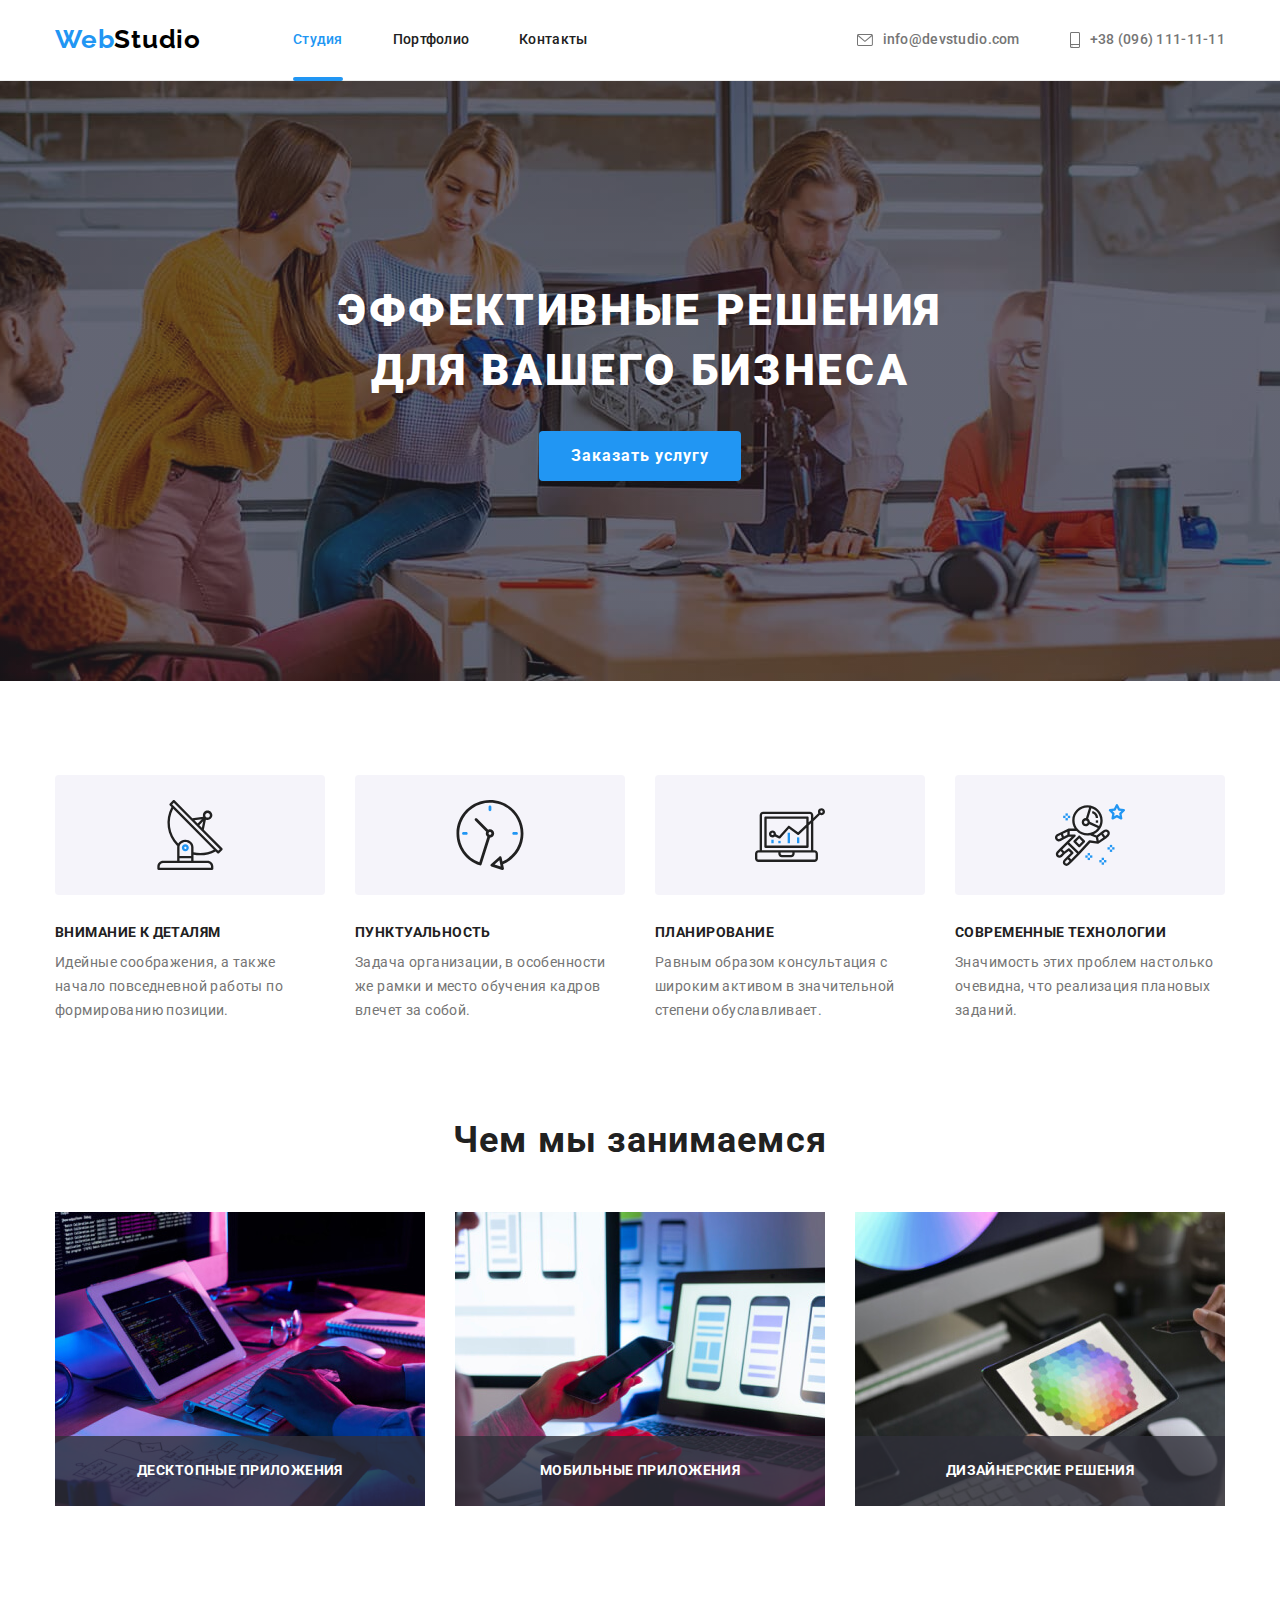
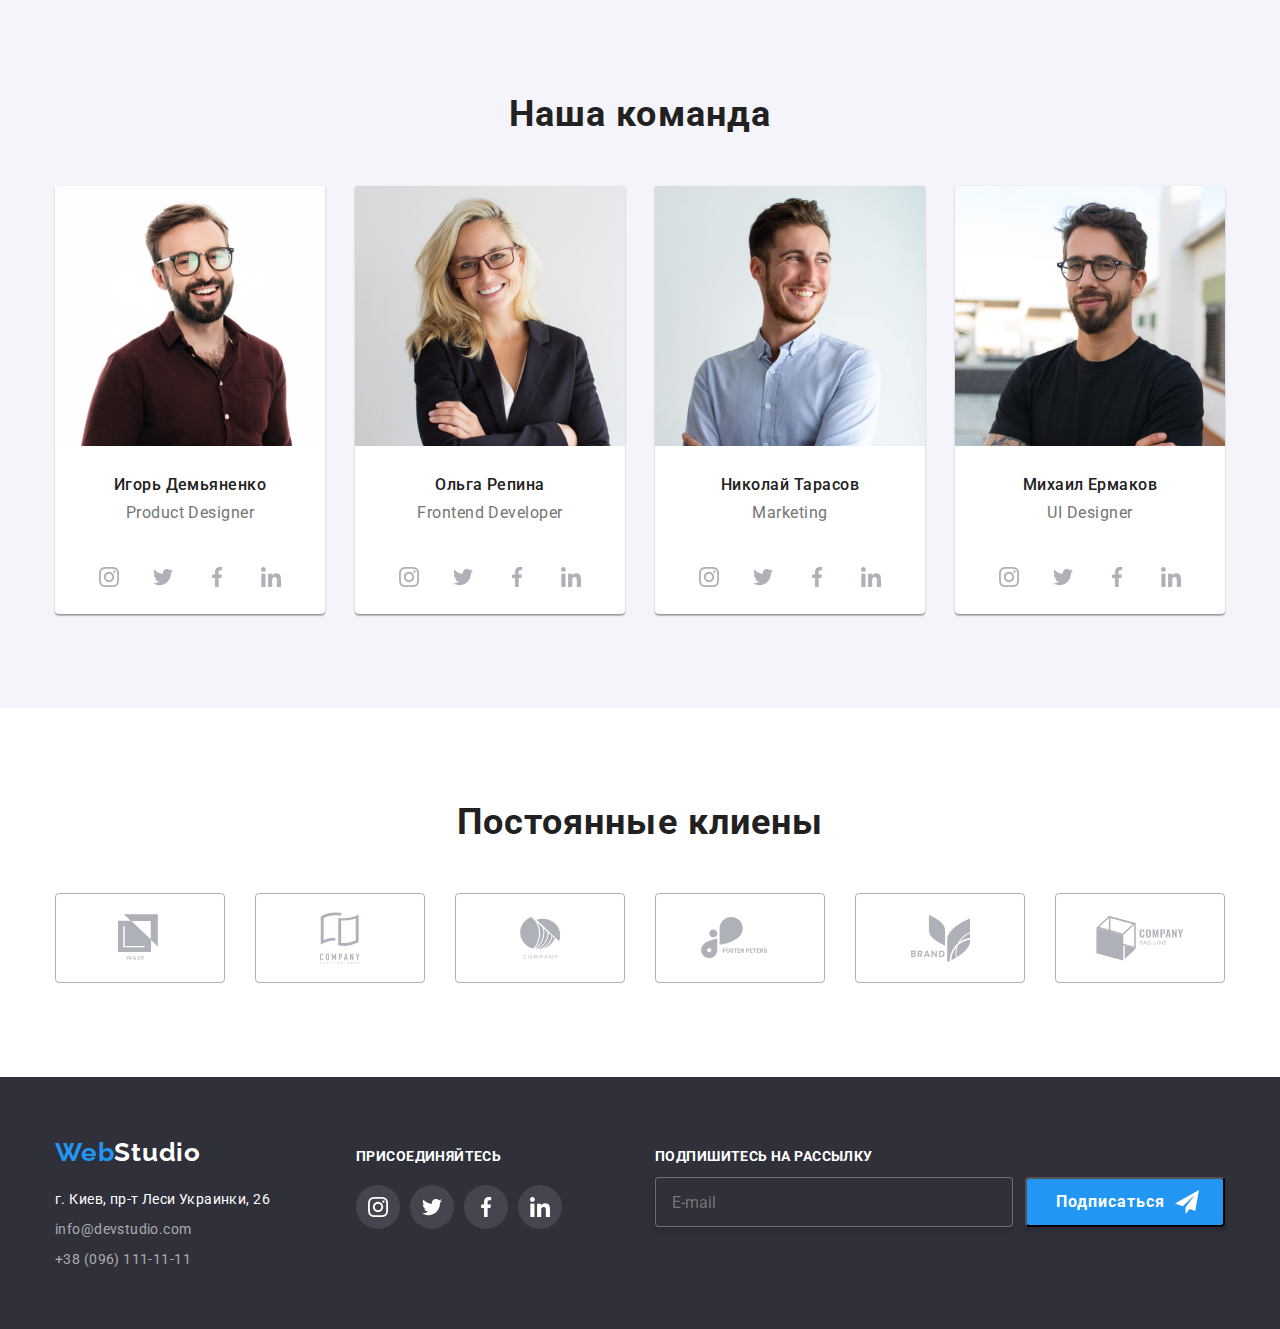
==== index.html @ 071e359e "старт" ====
<!DOCTYPE html>
<html lang="ru">

<head>
  <meta charset="UTF-8">
  <meta name="viewport" content="width=device-width, 
  initial-scale=1.0">
  <title>WebStudio</title>
  <link rel="stylesheet" 
  href="https://cdnjs.cloudflare.com/ajax/libs/modern-normalize/1.0.0/modern-normalize.min.css">
    <link rel="preconnect" 
    href="https://fonts.gstatic.com">
    <link
      href="https://fonts.googleapis.com/css2?family=Oleo+Script&family=Raleway:wght@700&family=Roboto:wght@400;500;700;900&display=swap"
      rel="stylesheet"/>
  <link 
  rel="stylesheet" 
  href="./css/common.css" 
  />
  <link rel="stylesheet" 
  href="./css/main.css"
  />
</head>

<body class="page">
  <!-- Шапка сайта -->
  <header class="page-header">

     <div class="container">  
      <nav class="nav">

        <a href="/" lang="en" class="logo link">
          <span class="logo-web">Web</span>Studio</a>
                  <!--Навигация на другие страницы-->
        <ul class="nav-list list">
          <li class="nav-list-item">
            <a href="./index.html" class="nav-link link current">
              Студия</a>
          </li>
          <li class="nav-list-item">
            <a href="./portfolio.html" class="nav-link link">
              Портфолио</a>
          </li>
          <li class="nav-list-item">
            <a href="#" class="nav-link link">
              Контакты</a>
          </li>
        </ul>
      
       </nav> 
      <!--контакты-->
      <address class="address">
        <ul class="address-list list">
          <li class="address-list-item">
            <!-- Ссылка на адрес электронной почты  -->
            <a href="mailto:info@devstudio.com" 
            class="link-mail">
            <svg class="icon-mail">
              <use 
              href="./images/sprite.svg#icon-mail">
              </use>
            </svg>
              info@devstudio.com</a>
          </li>
          <li class="address-list-item">
            <!-- Ссылка на телефонный номер -->
            <a href="tel:+380961111111" 
            class="link-tel">
            <svg class="icon-tel">
              <use 
              href="./images/sprite.svg#icon-smartphone">
              </use>
            </svg>
              +38 (096) 111-11-11</a>
          </li>
        </ul>
      </address>
     </div> 
    
  </header> 

  <main class="main">
    <!--герой-->
    <section class="hero section">

        <div class="container hero-bunner">

          <h1 class="visually-hidden">Студия создания сайтов WebStudio </h1>
          <p class="hero-title">Эффективные решения для вашего бизнеса</p>
          <button type="button" 
          class="hero-btn" data-modal-open>
            Заказать услугу</button>

        </div>
     
    </section>

    <!--приемущества и особенности-->
    <section class="skill section">
      <!--  заголовок особенности будет скрыт -->
      
      <div class="container">
        <h2 class="visually-hidden">особенности</h2>
          <ul class="skill-list list">
            <li class="skill-item icon-antenna">
              <h3 class="section-title">Внимание к деталям</h3>
              <p class="text">
                Идейные соображения,
                а также начало повседневной
                работы по формированию позиции.
              </p>
            </li>
            <li class="skill-item icon-clock">
              <h3 class="section-title">Пунктуальность</h3>
              <p class="text">
                Задача организации,
                в особенности же рамки и место
                обучения кадров влечет за собой.
              </p>
            </li>
            <li class="skill-item icon-diagram">
              <h3 class="section-title">Планирование</h3>
              <p class="text">
                Равным образом консультация
                с широким активом в значительной
                степени обуславливает.
              </p>
            </li>
            <li class="skill-item icon-astronaut">
              <h3 class="section-title">Современные технологии</h3>
              <p class="text">
                Значимость этих проблем
                настолько очевидна, что
                реализация плановых заданий.
              </p>
            </li>
          </ul>
      </div>
      
    </section>

    <!--Примеры работ-->
    <section class="work section">
      <div class="container sect">
        <h2 class="section-title-about">Чем мы занимаемся</h2>
        <ul class="work-list list">
            <li class="work-img">
              
              <img src="./images/box1.jpg" 
              alt="работа с кодом руки на клавиатуре" 
              width="370" 
              height="294">
              
              <div class="workart">
                   <p class="work-info">Десктопные приложения</p>
              </div>
            </li>
            <li class="work-img">
              
              <img src="./images/box2.jpg" 
              alt="оптимизация для телефонов телефон в руке" 
              width="370" 
              height="294">
              
              <div class="workart">
                   <p class="work-info">Мобильные приложения</p>
              </div>
            </li>
            <li class="work-img">
              
              <img src="./images/box3.jpg" 
              alt="работа с визуалом планшет с гаммой цветов" 
              width="370" 
              height="294">
              
              <div class="workart">
                   <p class="work-info">Дизайнерские решения</p>
              </div>
            </li>
        </ul>
      </div>

    </section>

           <!-- команда team-->
    <section class="section section-team">
      <div class="container team">
      <h2 class="section-title-team">Наша команда</h2>
      <ul class="work-list-team list">
      
        <li class="work-team">
          <img src="./images/card1.jpg" 
          alt="участник1" width="270" height="260">
          <div class="work-list-content">
            <p class="team-name">
              Игорь Демьяненко</p>
            <p class="team-position" lang="en">Product Designer</p>
          </div>
             <ul class="social-list list">
               <li class="social-list-item">
                 <a class="social-list-link" href="">
                   <svg class="social-list-icon">
                     <use href="./images/sprite.svg#icon-instagram">
                     </use>
                   </svg>
                </a>
              </li>
               <li class="social-list-item">
                 <a class="social-list-link" href="">
                   <svg class="social-list-icon">
                     <use href="./images/sprite.svg#icon-twitter">
                     </use>
                   </svg>
                </a>
              </li>
               <li class="social-list-item">
                 <a class="social-list-link" href="">
                   <svg class="social-list-icon">
                     <use href="./images/sprite.svg#icon-facebook">
                     </use>
                   </svg>
                 </a>
                </li>
               <li class="social-list-item">
                 <a class="social-list-link" href="">
                   <svg class="social-list-icon">
                     <use href="./images/sprite.svg#icon-linkedin">
                     </use>
                   </svg>
                </a>
              </li>
             </ul>
        </li>
        <li class="work-team">
          <img src="./images/card2.jpg" 
          alt="участник2" width="270" height="260">
          <div class="work-list-content">
            <p class="team-name">
              Ольга Репина</p>
            <p class="team-position" lang="en">Frontend Developer</p>
          </div>
             <ul class="social-list list">
               <li class="social-list-item">
                 <a class="social-list-link" href="">
                   <svg class="social-list-icon">
                     <use href="./images/sprite.svg#icon-instagram">
                     </use>
                   </svg>
                </a>
              </li>
               <li class="social-list-item">
                 <a class="social-list-link" href="">
                   <svg class="social-list-icon">
                     <use href="./images/sprite.svg#icon-twitter">
                     </use>
                   </svg>
                </a>
              </li>
               <li class="social-list-item">
                 <a class="social-list-link" href="">
                   <svg class="social-list-icon">
                     <use href="./images/sprite.svg#icon-facebook">
                     </use>
                   </svg>
                 </a>
                </li>
               <li class="social-list-item">
                 <a class="social-list-link" href="">
                   <svg class="social-list-icon">
                     <use href="./images/sprite.svg#icon-linkedin">
                     </use>
                   </svg>
                </a>
              </li>
             </ul>
        </li>
        <li class="work-team">
          <img src="./images/card3.jpg" 
          alt="участник3" width="270" height="260">
          <div class="work-list-content">
            <p class="team-name">
              Николай Тарасов</p>
            <p class="team-position" lang="en">Marketing</p>
          </div>
             <ul class="social-list list">
               <li class="social-list-item">
                 <a class="social-list-link" href="">
                   <svg class="social-list-icon">
                     <use href="./images/sprite.svg#icon-instagram">
                     </use>
                   </svg>
                </a>
              </li>
               <li class="social-list-item">
                 <a class="social-list-link" href="">
                   <svg class="social-list-icon">
                     <use href="./images/sprite.svg#icon-twitter">
                     </use>
                   </svg>
                </a>
              </li>
               <li class="social-list-item">
                 <a class="social-list-link" href="">
                   <svg class="social-list-icon">
                     <use href="./images/sprite.svg#icon-facebook">
                     </use>
                   </svg>
                 </a>
                </li>
               <li class="social-list-item">
                 <a class="social-list-link" href="">
                   <svg class="social-list-icon">
                     <use href="./images/sprite.svg#icon-linkedin">
                     </use>
                   </svg>
                </a>
              </li>
             </ul>
        </li>
        <li class="work-team">
          <img src="./images/card4.jpg" 
          alt="участник4" width="270" height="260">
          <div class="work-list-content">
            <p class="team-name">
              Михаил Ермаков</p>
            <p class="team-position" lang="en">UI Designer</p>
          </div>
             <ul class="social-list list">
               <li class="social-list-item">
                 <a class="social-list-link" href="">
                   <svg class="social-list-icon">
                     <use href="./images/sprite.svg#icon-instagram">
                     </use>
                   </svg>
                </a>
              </li>
               <li class="social-list-item">
                 <a class="social-list-link" href="">
                   <svg class="social-list-icon">
                     <use href="./images/sprite.svg#icon-twitter">
                     </use>
                   </svg>
                </a>
              </li>
               <li class="social-list-item">
                 <a class="social-list-link" href="">
                   <svg class="social-list-icon">
                     <use href="./images/sprite.svg#icon-facebook">
                     </use>
                   </svg>
                 </a>
                </li>
               <li class="social-list-item">
                 <a class="social-list-link" href="">
                   <svg class="social-list-icon">
                     <use href="./images/sprite.svg#icon-linkedin">
                     </use>
                   </svg>
                </a>
              </li>
             </ul>
        </li>

      </ul>
      </div>

    </section>
    <section class="regular section">
      <div class="container regul">
        <h3 class="regular-title">Постоянные клиены</h3>
        <ul class="regular-list list">
          <li class="regular-list-item">
            <a class="regular-list-link" href="">
              <svg width="44px" height="49px" 
              class="regular-icon">
                <use href="./images/sprite.svg#icon-logoyaco"></use>
              </svg></a>
          </li>
          <li class="regular-list-item">
            <a class="regular-list-link" href="">
              <svg width="40px" height="52px" 
              class="regular-icon">
                <use href="./images/sprite.svg#icon-logocompanytegline"></use>
              </svg></a>
          </li>
          <li class="regular-list-item">
            <a class="regular-list-link" href="">
              <svg width="41px" height="42px" class="regular-icon">
                <use href="./images/sprite.svg#icon-logocompany"></use>
              </svg></a>
          </li>
          <li class="regular-list-item">
            <a class="regular-list-link" href="">
              <svg width="79px" height="42px" 
              class="regular-icon">
                <use href="./images/sprite.svg#icon-logofoster"></use>
              </svg></a>
          </li>
          <li class="regular-list-item">
            <a class="regular-list-link" href="">
              <svg width="59px" height="47px" 
              class="regular-icon">
                <use href="./images/sprite.svg#icon-logobrand"></use>
              </svg></a>
          </li>
          <li class="regular-list-item">
            <a class="regular-list-link" href="">
              <svg width="88px" height="45px" 
              class="regular-icon">
                <use href="./images/sprite.svg#icon-logobox"></use>
              </svg></a>
          </li>
        </ul>
      </div>
    </section>
  </main>

<!-- Футер -->
  <footer class="footer">
      
    <div class="container footcontainer">
          <!-- футер лого  -->
          <div class="footlogaddress">
             <a href="./index.html" lang="en" 
               class="footer-logo link">
               <span class="logo-web">Web</span>Studio
             </a>
              <!-- <div class="foot-nav"> -->
                 <address class="footer-address">
                    <ul class="footer-address-list list">

              <li class="footer-address-list-item-add">
                <!-- Ссылка на адрес в гугл картах  -->
                <a href="https://goo.gl/maps/7p2n6qCXevgdCQAM8" 
                class="link-address">
                  г. Киев, пр-т Леси Украинки, 26
                </a>
              </li>
        
              <li class="footer-address-list-item">
                <!-- Ссылка на адрес электронной почты  -->
                <a href="mailto:info@devstudio.com" 
                class="foot-link-mail">
                  info@devstudio.com
                </a>
              </li>

              <li class="footeraddress-list-item">
                <!-- Ссылка на телефонный номер -->
                <a href="tel:+380961111111" 
                class="foot-link-tel">
                  +38 (096) 111-11-11
                </a>
              </li>
                    </ul>
                 </address>
               <!-- </div> -->
          </div>
           <!--======= Ссылки в социальныж сетях ======== -->

          <div class="footsocial">
          <h3 class="footsocial-title">ПРИСОЕДИНЯЙТЕСЬ
          </h3>
          <ul class="footsocial-list list">
            <li class="footsocial-item">
              <a class="footsocial-link" href=" ">
                <svg class="footsocial-icon">
                  <use href="./images/sprite.svg#icon-instagram">  
                  </use>
                </svg>
              </a>
            </li>
            <li class="footsocial-item">
              <a class="footsocial-link" href=" ">
                <svg class="footsocial-icon">
                  <use href="./images/sprite.svg#icon-twitter">  
                  </use>
                </svg>
              </a>
            </li>
            <li class="footsocial-item">
              <a class="footsocial-link" href=" ">
                <svg class="footsocial-icon">
                  <use href="./images/sprite.svg#icon-facebook">  
                  </use>
                </svg>
              </a>
            </li>
            <li class="footsocial-item">
              <a class="footsocial-link" href=" ">
                <svg class="footsocial-icon">
                  <use href="./images/sprite.svg#icon-linkedin">         
                  </use>
                </svg>
              </a>
             </li>
            </ul>
          </div>
          <!-- ========== Подписка ======== -->
          <div class="footer-box">
             <form class="footer-form">
               <p class="footer-form-paragraph">
                 подпишитесь на рассылку
               </p>
               <div class="footer-field">
                <input type="email" name="email" 
                id="email" class="input" placeholder="E-mail">
                 <button type="submit" class="footer-form-btn">
                  <span>Подписаться</span>
                  <svg class="icon-send">
                    <use href="./images/sprite.svg#icon-icon-send">
                    </use>
                  </svg>
                </button> 
               </div>
                    
             </form>
          </div>
    </div>
  </footer>
    <!-- =========== BACKDROP ========= -->
    <div class="backdrop is-hidden" data-modal>
      <div class="modal">
        <button type="button" 
        class="modal-close-btn" data-modal-close>
            <svg class="icon-close-btn">
            <use href="./images/sprite.svg#icon-close">
            </use>
          </svg>
        </button>
        <!-- ============ Формы =========== -->
        <form action="#" class="modal-form">
          <p class="modal-text">
            Оставьте свои данные, мы вам перезвоним
          </p>
          <lable class="form-field">
            Имя
            <span class="form-wraper">
              <input class="form-input" type="text" 
               name ="name">
               <svg class="form-icon" width="18" height="18">
                  <use href="./images/sprite.svg#icon-person"></use>
               </svg>
            </span>
          </lable>
          <lable class="form-field">
            Телефон
            <span class="form-wraper">
              <input class="form-input" type="tel"
                name ="telephon">
                <svg class="form-icon" width="18" height="18">
                  <use href="./images/sprite.svg#icon-phone"></use>
                </svg> 
            </span>
          </lable>
          <lable class="form-field">
            Почта 
            <span class="form-wraper">
                <input class="form-input" type="email" name="mail">
                <svg class="form-icon" width="18" height="18">
                  <use href="./images/sprite.svg#icon-email"></use>
                </svg> 
            </span>
          </lable>
          <lable class="form-field textarea">
                Коментарий
                <textarea class="comment" 
                name="comment" 
                placeholder="Введите текст"></textarea>
          </lable>
          <input class="form-policy visually-hidden" type="checkbox" 
                 name="check-policy" value="accept" 
                 id="checkbox">
          <label class="checkbox-accept" 
                 for="checkbox">
              Соглашаюсь с рассылкой и принимаю&nbsp;
              <a class="contract-link" href="#">
                 Условия договора
              </a>
          </label>
          <button class="modal-form-btn" 
              type="submit">Отправить
          </button>
        </form>
      </div>
    </div>
    <script src="./js/modal.js"></script>
 </body>
</html>
---- css/common.css ----
:root {
  /*цвет основного текста #757575*/
  --primary-text-color: #757575;
  /* вторичный цвет  #212121 */
  --title-text-color: #212121;
  /* акцент #2196F3*/
  --accent-color: #2196f3;
  /* ==== белый цвет ======= */
  --primary-white-color: #ffffff;

  --main-font: 'Roboto', sans-serif;

  --secondary-font: 'Raleway', 'Oleo Script', sans-serif;
}
/* ============ body ========== */
body {
  background-color: var(--primary-white-color);
  color: var(--primary-text-color);
  font-family: var(--main-font);
}
/* *,
      ::after,
      ::before {margin: 0; padding: 0;}
       */
/* ul {
  list-style: none;
  text-decoration: none;
}
a {
  text-decoration: none;
  list-style: none;
} */
.list {
  list-style: none;
}
.link {
  text-decoration: none;
}

h1,
h2,
h3,
h4,
h5,
h6 {
  margin: 0;
}

ul,
ol {
  margin: 0;
  padding: 0;
}

p {
  margin: 0;
}
img {
  display: block;
}

.container {
  width: 1200px;
  /* padding: 0 15px; */
  padding-left: 15px;
  padding-right: 15px;
  margin: 0 auto;
  /* outline: 1px solid; */
  /* padding-bottom: 94px; */
}
.section {
  /* outline: 1px solid; */
  /* margin-bottom: 94px; */
  /* padding-top: 94px; */
  /* padding-bottom: 94px; */
}
.portfolio {
  padding-top: 94px;
  padding-bottom: 94px;
  /* border-left: 0px;
  border-right: 0px;
  border-top: 1px solid #ececec; */
}
/* ================ Heder ==================== */
.page-header .container {
  display: flex;
  align-items: center;
}

.page-header {
  border-bottom: 1px solid #ececec;
}

/* width: 1222px; 
    min-height: 105px;
    margin: 0 auto; */

.page-header .logo {
  margin-right: 93px;
}
.nav {
  display: flex;
  align-items: center;
  /* justify-content: space-between; */
}

.logo {
  display: block;
  width: 145px;
  padding-top: 24px;
  border: 0px;
  padding-bottom: 25px;
}
/* display: flex; */
.nav-list {
  display: flex;
  border: 0px;
  padding-top: 32px;
  padding-bottom: 32px;
  /* margin-left: 93px; */
}
.nav-list-item:not(:last-child) {
  margin-right: 50px;
}
.page-header .address {
  /* display: flex;*/
  margin-left: auto;
}

.address-list {
  display: flex;

  border: 0px;
  padding-top: 32px;
  padding-bottom: 32px;
  transition: color 250ms cubic-bezier(0.4, 0, 0.2, 1);
}
.address-list-item:not(:last-child) {
  margin-right: 50px;
}
/* =========logo========== */

.logo {
  font-family: var(--secondary-font);
  font-style: normal;
  font-weight: 700;
  font-size: 26px;
  line-height: 1.19;
  letter-spacing: 0.03em;
  color: #000000;
}
.logo-web {
  font-family: var(--secondary-font);
  font-style: normal;
  font-weight: 700;
  font-size: 26px;
  line-height: 1.19;
  letter-spacing: 0.03em;
  color: var(--accent-color);
}
/* =========logo end ========== */

/* ============ site-nav ============ */
.nav-list .link {
  display: block;
  font-weight: 500;
  font-size: 14px;
  line-height: 1.14;
  letter-spacing: 0.02em;
  color: var(--title-text-color);
  text-decoration: none;
  transition: color 250ms cubic-bezier(0.4, 0, 0.2, 1);
}

.nav-list .link:hover,
.nav-list .link:focus,
.nav-list .link:active,
.nav-list .link.current {
  color: var(--accent-color);
  /* transition: 250ms cubic-bezier(0.4, 0, 0.2, 1); */
}

.nav-list .link.current {
  position: relative;
  color: var(--accent-color);
}

.nav-list .link.current:before {
  opacity: 1;
}
/* ====== полоса под навигацией ======= */
.nav-list .link::before {
  content: '';
  display: inline-block;
  align-items: center;
  position: absolute;
  opacity: 0;
  left: 0px;
  bottom: -33px;
  width: 100%;
  height: 4px;
  background-color: var(--accent-color);
  border-radius: 2px;
}
/* ====== полоса под навигацией с анимацией при ховер ======= */
.nav-link {
  position: relative;

  display: block;
  /* padding: ; */
  color: currentColor;
  transition: color 250ms cubic-bezier(0.4, 0, 0.2, 1);
}

.nav-link::after {
  content: '';

  position: absolute;

  left: 0;
  bottom: -33px;
  display: block;
  width: 100%;
  height: 4px;
  border-radius: 2px;
  background-color: var(--accent-color);

  /* display: none; */
  /* opacity: 0; */
  transform: scale(0, 0);
  transition: transform 250ms cubic-bezier(0.4, 0, 0.2, 1);
}

.nav-link:hover::after,
.nav-link:focus:after {
  /* display: block; */
  /* opacity: 1; */
  /* width: 100%; */
  transform: scale(1, 1);
}

.link-mail {
  display: flex;
  font-style: normal;
  font-weight: 500;
  font-size: 14px;
  line-height: 1.14;
  letter-spacing: 0.02em;
  color: var(--primary-text-color); /*цвет основного текста #757575*/
  text-decoration: none;
  align-items: center;
  transition: color 250ms cubic-bezier(0.4, 0, 0.2, 1);
}

.icon-mail {
  display: block;
  width: 16px;
  height: 12px;
  fill: #757575;
  margin-right: 10px;
  transition: fill 250ms cubic-bezier(0.4, 0, 0.2, 1);
}

.link-tel {
  display: flex;
  font-style: normal;
  font-weight: 500;
  font-size: 14px;
  line-height: 1.14;
  letter-spacing: 0.02em;
  color: var(--primary-text-color); /*цвет основного текста #757575*/
  text-decoration: none;
  align-items: center;
  transition: color 250ms cubic-bezier(0.4, 0, 0.2, 1);
}

.icon-tel {
  display: block;
  width: 10px;
  height: 16px;
  margin-right: 10px;
  fill: #757575;
  transition: fill 250ms cubic-bezier(0.4, 0, 0.2, 1);
}
.address-list .link-mail:hover,
.address-list .link-mail:focus {
  color: var(--accent-color);
}

.address-list .link-tel:hover,
.address-list .link-tel:focus {
  color: var(--accent-color);
}

.icon-mail,
.icon-tel {
  fill: currentColor;
}

/* .address-list .icon-tell:focus,
.address-list .icon-tell:hover {
  fill: var(--accent-color);
}
.address-list .icon-mail:hover,
.address-list .icon-mail:focus {
  fill: var(--accent-color);
} */
/* .link-mail,
.link-tel:hover,
.link-mail,
.link-tel:focus {
  fill: var(--accent-color);
} */
.address-list .address-list-item {
  display: flex;
  align-items: center;
}

/* .link-mail,
.link-tel:hover,
.link-mail,
.link-tel :focus {
  color: var(--accent-color);
} */
/* .nav-list .link.current {
  color: var(--accent-color);
} */
/* ============ site-nav end ============ */

/* ================ Heder end ==================== */

/* =========== hero ============== */
/* перенесены в файл "main" этой же папки  */
/* =========== hero end ============== */
.visually-hidden {
  position: absolute;
  width: 1px;
  height: 1px;
  margin: -1px;
  border: 0;
  padding: 0;

  white-space: nowrap;
  clip-path: imset(100%);
  clip: rect(0 0 0 0);
}
/*== приемущества и особенности skill =====*/
/* перенесены в файл "main" этой же папки  */
/* ============ end sill =========== */

/* =====--Примеры работ--====== */
/* перенесены в файл "main" этой же папки  */
/* =====--Примеры работ end--====== */

/* ========== команда team ========== */
/* перенесены в файл "main" этой же папки  */
/* =====-- команда team end--====== */

/* =========-- Футер --=========== */
.footer {
  background-color: #2f303a;
  /* height: 252px;
  width: auto;*/

  padding-top: 60px;
  padding-bottom: 60px;
  /* outline: 3px solid; */
  /* display: block; */
}

.footcontainer {
  /* display: block; */
  align-items: baseline;
  /* margin-top: 0px; */
  /* height: 252px; */
  /* align-items: center; */
  display: flex;
  /* outline: 3px solid;  */
}

/* .footcontainer {
  outline: 3px solid;
} */

.footer-logo {
  margin-bottom: 20px;
  display: block;
  width: 145px;
  border: 0px;
  height: 31px;

  /* outline: 3px solid; */
  /* padding-top: 60px; */

  font-family: var(--secondary-font);
  font-style: normal;
  font-weight: 700;
  font-size: 26px;
  line-height: 1.19;
  letter-spacing: 0.03em;
  color: var(--primary-white-color);
}

.foot-nav {
  /* min-width: 231px;

  display: flex;
  align-items: center; */

  /* outline: 3px solid; */
}

.footer-address-list {
  min-height: 81px;
  /* padding-bottom: 60px; */

  /* outline: 3px solid; */
}
.footer-address-list-item:nth-last-child(2) {
  /* background-color: orange; */
  margin: 9px 0;
  padding: 0;
  border: 0;

  /* outline: 3px solid; */
}
.link-address {
  display: block;
  font-style: normal;
  font-weight: 400;
  font-size: 14px;
  line-height: 1.71;
  letter-spacing: 0.03em;
  text-decoration: none;
  color: var(--primary-white-color);
  width: 231px;
  height: 21px;
}

.foot-link-mail {
  display: block;
  font-style: normal;
  font-weight: 400;
  font-size: 14px;
  line-height: 1.71;
  letter-spacing: 0.03em;
  text-decoration: none;
  color: rgba(255, 255, 255, 0.6);
  width: 231px;
  height: 21px;
}
.foot-link-tel {
  display: block;
  font-style: normal;
  font-weight: 400;
  font-size: 14px;
  line-height: 1.71;
  letter-spacing: 0.03em;
  text-decoration: none;
  color: rgba(255, 255, 255, 0.6);
  width: 231px;
  height: 21px;
}

.footlogaddress {
  /* padding-top: 60px;
  padding-bottom: 60px; */
  /* height: 252px; */
  display: inline-block;
  /* outline: 1px solid; */
}

.footsocial {
  width: 206px;
  min-height: 80px;
  display: inline-block;
  margin-left: 70px;
  /* margin-top: 72px; */
  /* margin-bottom: 100px; */
  /* padding-bottom: 100px; */
  /* outline: 1px solid; */
}

.footsocial-title {
  font-weight: 700;
  font-size: 14px;
  line-height: 1.14;
  letter-spacing: 0.03em;
  text-transform: uppercase;
  margin-bottom: 20px;
  color: var(--primary-white-color);
  /* outline: 1px solid; */
}

.footsocial-icon {
  width: 20px;
  height: 20px;
  fill: var(--primary-white-color);
}

.footsocial-list {
  display: flex;

  justify-content: space-between;
  /* margin-bottom: 100px; */
}

.footsocial-link {
  display: flex;
  width: 44px;
  height: 44px;
  justify-content: center;
  align-items: center;
  background: rgba(255, 255, 255, 0.1);
  border-radius: 50%;
  transition: 250ms cubic-bezier(0.4, 0, 0.2, 1);
}
/* ========== подпишись ========= */
.footer-box {
  display: block;
  margin-left: 93px;
}
.footer-form {
  /* margin-bottom: 12px; */

  font-family: Roboto;
  font-style: normal;
  font-weight: normal;
  font-size: 16px;
  line-height: 1.25;
  /* display: flex; */
  align-items: center;
  letter-spacing: 0.03em;

  color: rgba(255, 255, 255, 0.6);
}
.footer-field {
  display: flex;
  margin-top: 12px;
  align-items: center;
  position: relative;
}
.footer-form-paragraph {
  font-style: 400;
  font-weight: 700;
  font-size: 14px;
  line-height: 1.14px;
  letter-spacing: 0.03em;
  text-transform: uppercase;
  margin-bottom: 20px;
  color: var(--primary-white-color);
}
.input {
  border: 1px solid rgba(255, 255, 255, 0.3);
  box-sizing: border-box;
  filter: drop-shadow(0px 4px 4px rgba(0, 0, 0, 0.15));
  border-radius: 4px;
  width: 358px;
  height: 50px;
  background-color: #2f303a;
  padding: 15px 16px;
  color: rgba(255, 255, 255, 0.6);
}

/* .footer-field:focus-within {

} */
/* .label {
  position: absolute;
  padding: 15px 16px;
  color: rgba(255, 255, 255, 0.6);
  transition: transform 250ms cubic-bezier(0.4, 0, 0.2, 1);
} */


/* .input:focus + .label {
  transform: translateY(-16px);
} */
/* .footer-field:focus-within .label {
  transform: translateY(-16px);
}
.input:not(:placeholder-shown) + .label {
   transform: translateY(-16px);
} */
.footer-form-btn {
  width: 200px;
  height: 50px;
  background: #2196f3; 
  box-shadow: 0px 4px 4px rgba(0, 0, 0, 0.15);
  border-radius: 4px;
  padding-top: 10px;
  padding-bottom: 10px;
  padding-left: 29px;
  display: flex;
  align-items: center;
  text-align: center;
  letter-spacing: 0.06em;

  color: #ffffff;
  margin-left: 12px;

  font-family: Roboto;
  font-style: normal;
  font-weight: bold;
  font-size: 16px;
  line-height: 1.875;
}
.icon-send {
  width: 24px;
  height: 24px;
  margin-left: 10px;
  fill: white;
  

}
}
/* =========-- Футер end --=========== */

/* ==============WORK=========== */

.navigation-list-link.current {
  color: var(--accent-color);
}

.footsocial-link:hover,
.footsocial-link:focus {
  background-color: var(--accent-color);
  cursor: pointer;
  display: flex;
  align-items: center;
  letter-spacing: 0.03em;
  font-family: Roboto;
  font-style: normal;
  font-weight: normal;
  font-size: 16px;
  line-height: 1.25;
}
/* =======portfolio filtr=========== */
/* .portfolio-list {
  display: flex;
} */

/* projects */
---- css/main.css ----
/* цвет логотипа #2196F3 и #000000 */
/* белый #ffffff */
/* фон #e5e5e5  и f5f4fa */

/* =========== hero ============== */
.hero {
  margin-left: auto;
  margin-right: auto;
  max-width: 1600px;
  min-height: 600px;
  background-color: #2f303a;
  background-image: linear-gradient(
      rgba(47, 48, 58, 0.4),
      rgba(47, 48, 58, 0.4)
    ),
    url('../images/hero.jpg');
  background-repeat: no-repeat;
  background-position: center;
  background-size: cover;
  display: flex;
  justify-content: center;
  align-items: center;
  /* padding-bottom: 94px; */
  /* padding: 200px auto 280px; */
  /* margin-bottom: 94px; */
}

/* .hero-bunner {
  
} */

.hero-title {
  /* margin-bottom: 94px; */
  color: #ffffff;

  font-weight: 900;
  font-size: 44px;
  line-height: 1.36;

  text-align: center;
  letter-spacing: 0.06em;
  text-transform: uppercase;
  width: 696px;
  margin: auto;
}

.hero-btn {
  min-width: 200px;
  height: 50px;
  border: 0;
  cursor: pointer;
  border-radius: 4px;

  font-weight: 700;
  font-size: 16px;
  line-height: 1.87;
  letter-spacing: 0.06em;

  margin: auto;
  margin-top: 30px;
  display: flex;
  align-items: center;
  text-align: center;
  padding: 10px 32px;
  /* box-shadow: 0px 4px 4px rgba(0, 0, 0, 0.15); */
  color: #ffffff;
  background-color: var(--accent-color);
}

/* .hero-btn:hover,
       .hero-btn:focus {

}     */
/* =========== hero end ============== */
/* =========== section =========== */
.skill {
  padding-top: 94px;
  padding-bottom: 94px;
}
/*--приемущества и особенности-->*/ /* ========= skill ========= */
.skill-list {
  /* color: var(--primary-text-color); */
  display: flex;
  /* flex-wrap: wrap; */
  /* margin-top: 94px;
  margin-bottom: 94px; */
  /* margin-left: -30px; */
  /* padding: 94px 0px; */

  /* outline: 1px solid; */
}
.skill-item {
  /* min-height: 101px;
  width: 270px; */

  /* flex-basis: calc(100% / 4 -30px); */
  /* outline: 1px solid; */
  /*  
      height: 101px;
     .skill-item:not(:last-child) {
     margin-top: 30px;
        */
}
.skill-item:not(:last-child) {
  margin-right: 30px;
}

.skill-item::before {
  content: '';
  display: block;
  height: 120px;
  /* width: 270px; */
  /* outline: 1px solid; */
  background-repeat: no-repeat;
  background-position: center;
  background-color: #f5f4fa;
  border-radius: 4px;
  margin-bottom: 30px;
}

.icon-antenna::before {
  background-image: url('../images/icon/antenna.svg');
}

.icon-clock::before {
  background-image: url('../images/icon/clock.svg');
}

.icon-diagram::before {
  background-image: url('../images/icon/diagram.svg');
}

.icon-astronaut::before {
  background-image: url('../images/icon/astronaut.svg');
}

.skill-item .section-title {
  width: 270px;
  height: 16px;
  font-weight: 700;
  font-size: 14px;
  line-height: 1.14;
  letter-spacing: 0.03em;
  text-transform: uppercase;
  color: var(--title-text-color);
}
.text {
  width: 270px;
  height: 75px;
  margin-top: 10px;

  font-weight: 400;
  font-size: 14px;
  line-height: 1.71;
  letter-spacing: 0.03em;
  color: var(--primary-text-color);
}

/* ========= skill end ========= */

/* ============ <!--Примеры работ--> ============ */

.work {
  padding-bottom: 94px;
}
/* .sect {
  margin-bottom: 94px;
} */
.work-list {
  display: flex;
  margin-top: 50px;
  /* margin-bottom: 94px; */
}
.work-list .work-img:not(:last-child) {
  margin-right: 30px;
  padding: 0;
  border: 0;
}
.section-title-about,
.section-title-team {
  font-weight: 700;
  font-size: 36px;
  line-height: 1.16;
  text-align: center;
  letter-spacing: 0.03em;
  color: var(--title-text-color);
}

.work-list .work-img {
  position: relative;
}
.workart {
  position: relative;
  left: 0;
  bottom: 0;
  width: 100%;
  display: inline-flex;
  justify-content: center;
  align-items: center;
  position: absolute;
  max-width: 370px;
  min-height: 70px;
  background: rgba(47, 48, 58, 0.8);
}
.work-info {
  width: fit-content;
  font-style: 400;
  font-weight: 700;
  font-size: 14px;
  line-height: 1.14px;
  text-align: center;
  letter-spacing: 0.03em;
  text-transform: uppercase;
  color: var(--primary-white-color);
}
/* ============ <!--Примеры работ end--> ============ */

/* ========== команда team ========== */
.section-team {
  padding-top: 94px;
  padding-bottom: 94px;
  background-color: #f5f4fa;
}
.team {
  /* background-color: #f5f4fa; */
}
.social-list {
  display: flex;
  width: 206px;
  height: 44px;
  margin: auto;
}

.social-list-link {
  display: flex;
  justify-content: center;
  align-items: center;
  width: 44px;
  height: 44px;
  border-radius: 50%;
  background-color: #ffffff;
  margin-right: 10px;
  transition: 250ms cubic-bezier(0.4, 0, 0.2, 1);
}
.social-list-link:hover .social-list-icon,
.social-list-link:focus .social-list-icon {
  fill: #ffffff;
}
.social-list-link:hover,
.social-list-link:focus {
  background-color: var(--accent-color);
  /* transition: 250ms cubic-bezier(0.4, 0, 0.2, 1); */
}
.social-list-icon {
  width: 20px;
  height: 20px;
  fill: #afb1b8;
}
.section-title-team {
  /* margin-top: 188px; */
  /* margin-bottom: 50px; */
  padding-bottom: 50px;
  /* padding-top: 94px; */
}
.work-list-team {
  /* margin-bottom: 94px; */
  display: flex;
  justify-content: space-between;
}
.team-name {
  margin-bottom: 10px;
}
.work-list-content {
  padding-top: 30px;
  padding-bottom: 16px;
}
/* .work-list-team .work-team:not(:last-child) {
  margin-right: 30px;
  padding: 0;
  border: 0;
} */
.work-list-team .team-name {
  font-weight: 500;
  font-size: 16px;
  line-height: 1.18;
  letter-spacing: 0.03em;
  color: var(--title-text-color);
  text-align: center;
}
.team-position {
  margin-bottom: 16px;
  margin-left: auto;
  margin-right: auto;
  min-width: 130px;
  height: 19px;

  font-weight: 400;
  font-size: 16px;
  line-height: 1.18;
  letter-spacing: 0.03em;
  color: var(--primary-text-color);
  text-align: center;
}
.work-team {
  width: 270px;
  min-height: 428px;
  background-color: var(--primary-white-color);
  box-shadow: 0px 1px 3px rgba(0, 0, 0, 0.12), 0px 1px 1px rgba(0, 0, 0, 0.14),
    0px 2px 1px rgba(0, 0, 0, 0.2);
  border-radius: 0px 0px 4px 4px;
}

/* ========== команда team end ======== */
/* ==================REGULAR================ */
.regular {
  padding-top: 94px;
  padding-bottom: 94px;
}
.regular-title {
  font-weight: 700;
  font-size: 36px;
  line-height: 1.16;
  text-align: center;
  letter-spacing: 0.03em;
  margin-bottom: 50px;
  /* margin-top: 94px; */

  color: var(--title-text-color);
}
.regular-icon {
  transition: 250ms cubic-bezier(0.4, 0, 0.2, 1);
}

.regular-list {
  display: flex;
  justify-content: space-between;
  align-items: center;
  /* margin-bottom: 94px; */
  /* margin-top: 94px; */
  /* padding-bottom: 94px; */
  transition: 250ms cubic-bezier(0.4, 0, 0.2, 1);
}

.regular-list-item {
  display: flex;
  width: 170px;
  height: 90px;
  border: 1px solid #afb1b8;
  box-sizing: border-box;
  border-radius: 4px;
  justify-content: center;
  align-items: center;
  transition: 250ms cubic-bezier(0.4, 0, 0.2, 1);
}

.regular-list-item:hover,
.regular-list-item:focus {
  border-color: var(--accent-color);
  cursor: pointer;
}

.regular-list-item:hover .regular-icon,
.regular-list-item:focus .regular-icon {
  fill: var(--accent-color);
}

.regular-list-link:focus {
  fill: var(--accent-color);
  /* transition: 250ms cubic-bezier(0.4, 0, 0.2, 1); */
}

.regular-list-link {
  display: flex;
  justify-content: center;
  align-items: center;
  width: 170px;
  height: 90px;
  fill: #afb1b8;
  transition: 250ms cubic-bezier(0.4, 0, 0.2, 1);
}
/* =========BACKDROP================ */
.backdrop {
  position: fixed;
  left: 0;
  top: -1px;
  z-index: 100;
  width: 100%;
  height: 100vh;
  background-color: rgba(0, 0, 0, 0.2);
  transition: transform 250ms cubic-bezier(0.4, 0, 0.2, 1);

  /* opacity: 1; */
}
.backdrop.is-hidden {
  transition: all 250ms cubic-bezier(0.4, 0, 0.2, 1) 250ms;
}
.backdrop.is-hidden .modal {
  transform: translate(-50%, -50%) scale(0);
  transition: transform 250ms cubic-bezier(0.4, 0, 0.2, 1) 250ms;
}
.modal {
  position: absolute;
  top: 50%;
  left: 50%;
  width: 528px;
  height: 581px;
  background-color: var(--primary-white-color); /* #ffffff;*/
  transform: translate(-50%, -50%) scale(1);
  transition: transform 250ms cubic-bezier(0.4, 0, 0.2, 1) 250ms;
  padding: 40px;
  border-radius: 4px;
}
.modal-close-btn {
  position: absolute;
  top: 8px;
  right: 8px;
  width: 30px;
  height: 30px;
  justify-content: center;
  align-items: center;
  border-radius: 50%;
  background-color: var(--primary-white-color);
  border: 1px solid rgba(0, 0, 0, 0.1);
  cursor: pointer;
  transition: fill 250ms cubic-bezier(0.4, 0, 0.2, 1);
}
.modal-close-btn:hover .icon-close-btn,
.modal-close-btn:focus .icon-close-btn {
  fill: var(--accent-color);
}
.is-hidden {
  opacity: 0;
  visibility: hidden;
  pointer-events: none;
}
.icon-close-btn {
  width: 18px;
  height: 18px;
  /* transform: translateY(-5%); */
  transform: translateX(-5%);
}
/* =========== modal-form ======== */
.modal-form {
  display: flex;
  flex-direction: column;
  height: 501px;
}
.modal-text {
  margin-bottom: 12px;
  font-family: Roboto;
  font-style: normal;
  font-weight: bold;
  font-size: 20px;
  line-height: 1.15;
  text-align: center;
  letter-spacing: 0.03em;

  color: #212121;
}
.form-field {
  height: 58px;
  margin-bottom: 10px;
  display: block;
  font-family: Roboto;
  font-style: normal;
  font-weight: 400;
  font-size: 12px;
  line-height: 1.67;
  /* identical to box height */

  letter-spacing: 0.01em;

  color: #757575;
}

.textarea {
  height: 138px;
  margin-bottom: 0px;
  display: block;
  font-family: Roboto;
  font-style: normal;
  font-weight: 400;
  font-size: 12px;
  line-height: 1.67;
  /* identical to box height */

  letter-spacing: 0.01em;

  color: #757575;
}

.form-input {
  width: 100%;
  height: 40px;
  padding-left: 42px;
  border-radius: 4px;

  border: 1px solid rgba(33, 33, 33, 0.2);
}
.form-input:focus,
.form-input:hover {
  outline: none;
  border-color: var(--accent-color);
}
.form-input:focus + .form-icon,
.form-input:hover + .form-icon {
  fill: var(--accent-color);
}

.form-wraper {
  position: relative;
  display: block;
  margin-top: 4px;
}
.form-icon {
  position: absolute;
  display: block;
  width: 18px;
  height: 18px;
  left: 12px;
  top: 50%;

  transform: translateY(-50%);
  transition: fill 250ms cubic-bezier(0.4, 0, 0.2, 1);
  fill: var(--title-text-color);
}

.comment {
  position: relative;
  font-family: Roboto;
  font-style: normal;
  font-weight: normal;
  font-size: 14px;
  line-height: 1.14;
  letter-spacing: 0.01em;
  display: flex;
  width: 100%;
  height: 120px;
  border-radius: 4px;
  margin-top: 4px;
  padding: 12px 16px;
  border: 1px solid rgba(33, 33, 33, 0.2);
  resize: none;
  margin-bottom: 20px;
  transition: border-color 250ms cubic-bezier(0.4, 0, 0.2, 1);
}
.comment:focus,
.comment:hover {
  outline: none;
  border-color: var(--accent-color);
  /* transition: border-color 250ms cubic-bezier(0.4, 0, 0.2, 1); */
}
.checkbox-accept {
  display: flex;
  align-items: center;
  margin-bottom: 30px;
  margin-top: 20px;
  font-family: Roboto;
  font-style: normal;
  font-weight: 400;
  font-size: 14px;
  line-height: 1.71;
  letter-spacing: 0.03em;
  color: var(--primary-text-color);
  /* margin-left: 54px; */
  padding-left: 14px;
  transition: border-color 250ms cubic-bezier(0.4, 0, 0.2, 1),
    background-color 250ms cubic-bezier(0.4, 0, 0.2, 1);
}
.checkbox-accept::before {
  display: flex;
  content: '';
  width: 16px;
  height: 15px;
  border-radius: 2px;
  border: 2px solid #212121;
  margin-right: 8px;
  /* transition: border-color 250ms cubic-bezier(0.4, 0, 0.2, 1),
    background-color 250ms cubic-bezier(0.4, 0, 0.2, 1); */
}
.comment::placeholder {
  color: rgba(117, 117, 117, 0.5);
}
.form-policy:checked + .checkbox-accept::before {
  background-image: url(../images/iconcheck.svg);
  /* border: 4px solid #fff; */
  border-color: var(--accent-color);
  background-color: var(--accent-color);
  background-size: contain;
  background-origin: content-box;
}
.contract-link {
  text-decoration: underline;
  text-decoration-skip-ink: none;
  color: var(--accent-color);
}
.visually-hidden {
  position: absolute !important;
  clip: rect(1px 1px 1px 1px); /* IE6, IE7 */
  clip: rect(1px, 1px, 1px, 1px);
  padding: 0 !important;
  border: 0 !important;
  height: 1px !important;
  width: 1px !important;
  overflow: hidden;
}
.modal-form-btn {
  font-family: inherit;
  font-style: 400;
  font-weight: 700;
  font-size: 16px;
  line-height: 1.87;

  display: flex;
  justify-content: space-between;
  margin: 0 auto;
  align-items: center;
  text-align: center;
  text-decoration: none;
  letter-spacing: 0.06em;

  /* width: 200px;
  height: 50px;
  left: 700px;
  top: 713px; */

  box-shadow: 0px 4px 4px rgba(0, 0, 0, 0.15);
  border-radius: 4px;

  padding-bottom: 10px;
  padding-top: 10px;
  padding-right: 55px;
  padding-left: 55px;

  color: var(--primary-white-color);
  background-color: var(--accent-color);
  border: 1px solid transparent;
  /* border: 1px solid var(--accent-color); */
  cursor: pointer;
  /* margin-top: 30px; */
  transition: background-color 250ms cubic-bezier(0.4, 0, 0.2, 1);
}
.modal-form-btn:hover,
.modal-form-btn:focus {
  background-color: var(--accent-color);
  color: var(--primary-white-color);
}
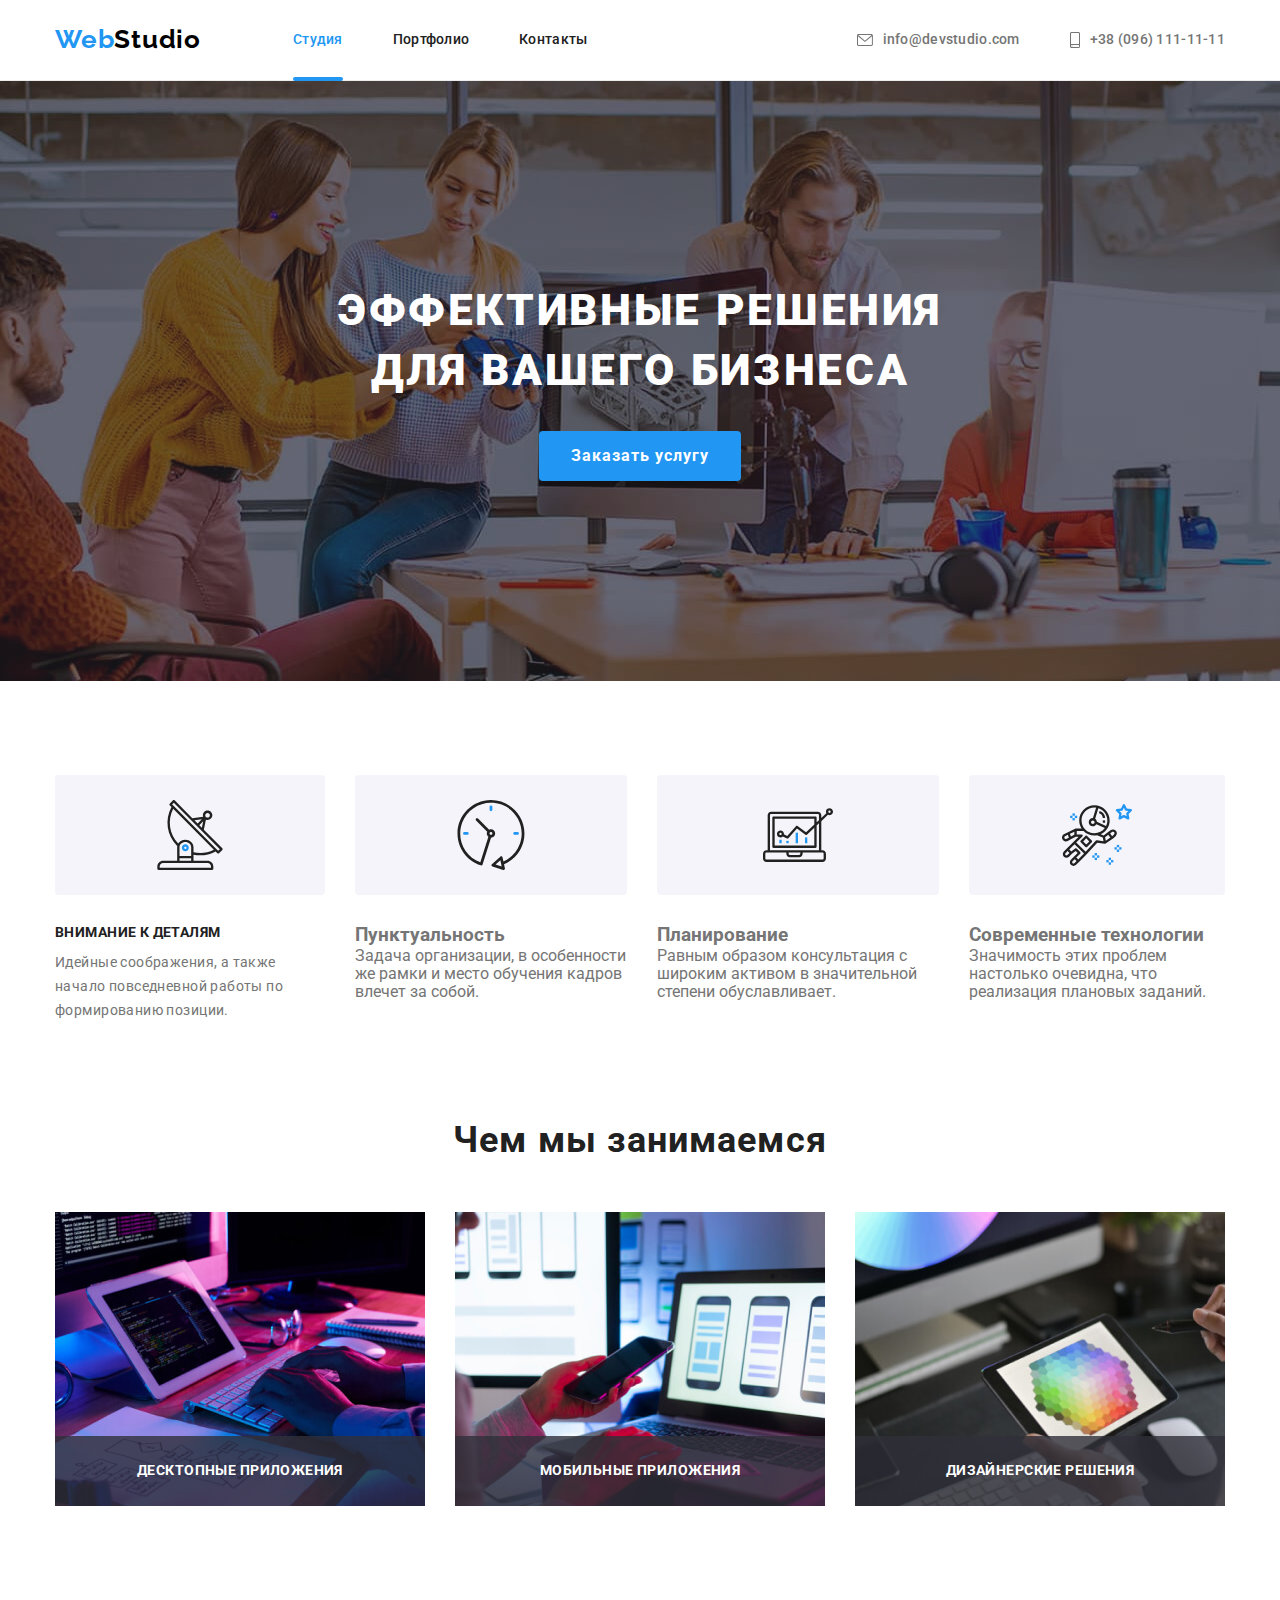
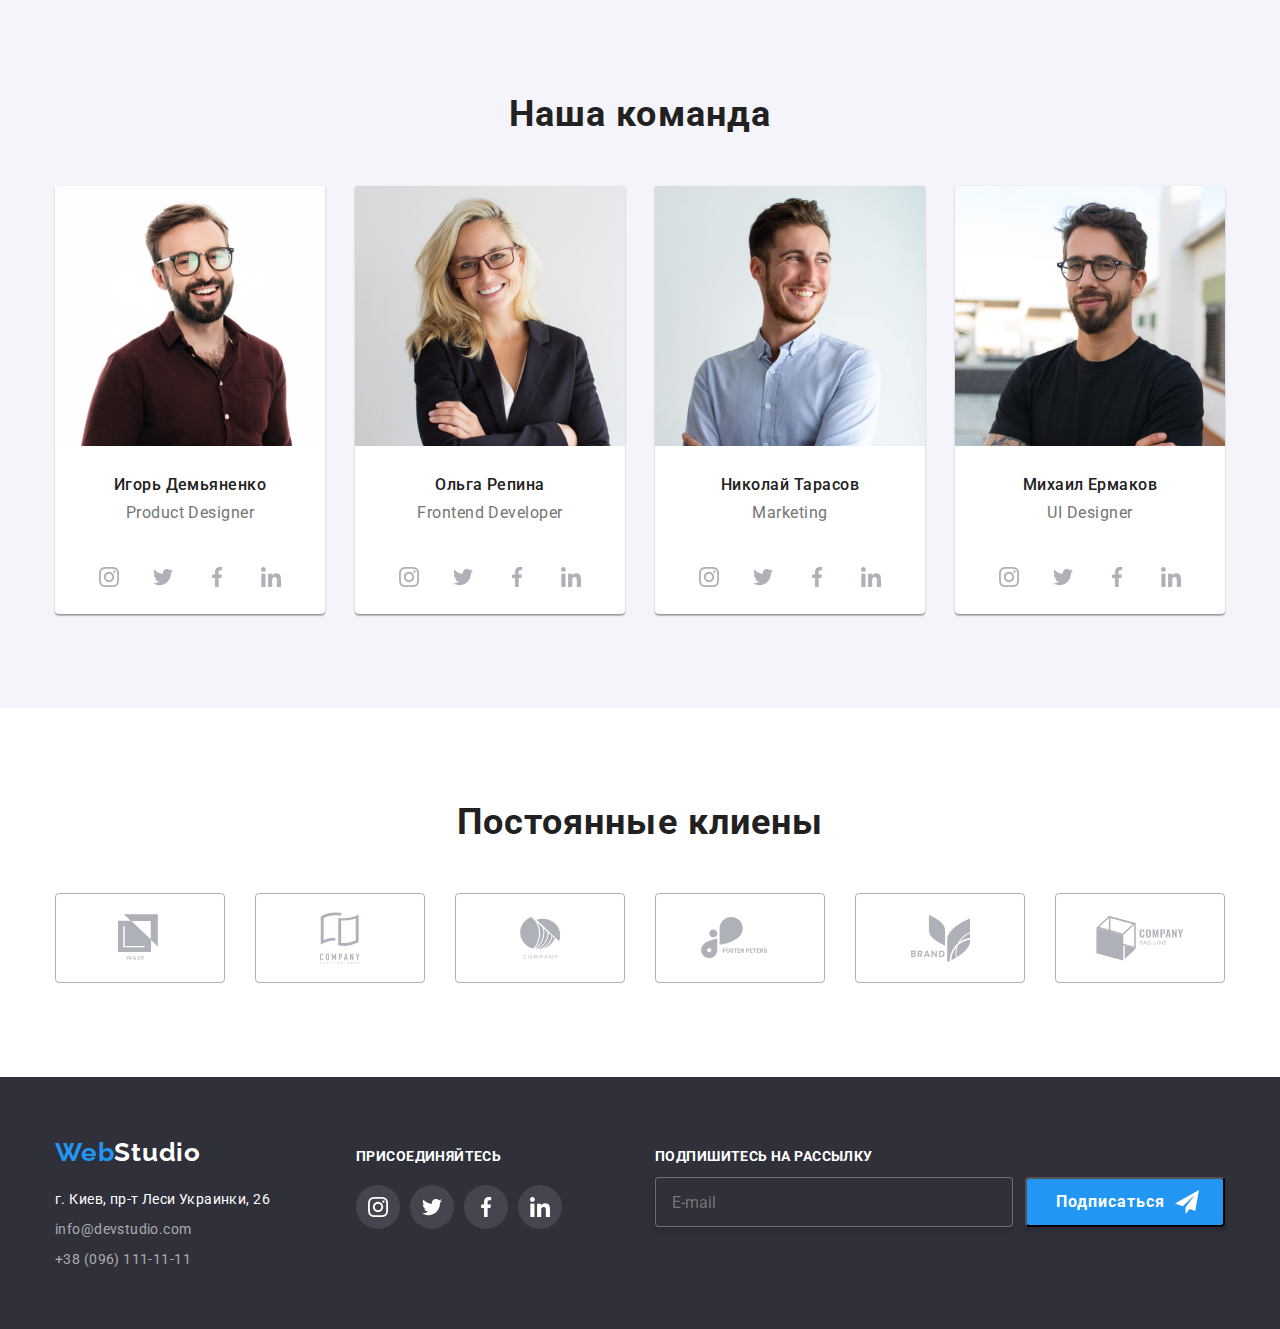
==== commit 074be193: "архитектура сасс" ====
--- a/index.html
+++ b/index.html
@@ -13,12 +13,9 @@
     <link
       href="https://fonts.googleapis.com/css2?family=Oleo+Script&family=Raleway:wght@700&family=Roboto:wght@400;500;700;900&display=swap"
       rel="stylesheet"/>
-  <link 
-  rel="stylesheet" 
-  href="./css/common.css" 
-  />
+
   <link rel="stylesheet" 
-  href="./css/main.css"
+  href="./css/main.min.css"
   />
 </head>
 
@@ -88,7 +85,7 @@
           <h1 class="visually-hidden">Студия создания сайтов WebStudio </h1>
           <p class="hero-title">Эффективные решения для вашего бизнеса</p>
           <button type="button" 
-          class="hero-btn" data-modal-open>
+          class="btn-hero-modal" data-modal-open>
             Заказать услугу</button>
 
         </div>
@@ -96,21 +93,21 @@
     </section>
 
     <!--приемущества и особенности-->
-    <section class="skill section">
+    <section class="features section">
       <!--  заголовок особенности будет скрыт -->
       
       <div class="container">
         <h2 class="visually-hidden">особенности</h2>
-          <ul class="skill-list list">
-            <li class="skill-item icon-antenna">
-              <h3 class="section-title">Внимание к деталям</h3>
-              <p class="text">
+          <ul class="features-list list">
+            <li class="features-item icon-antenna">
+              <h3 class="section-features-title">Внимание к деталям</h3>
+              <p class="features-text">
                 Идейные соображения,
                 а также начало повседневной
                 работы по формированию позиции.
               </p>
             </li>
-            <li class="skill-item icon-clock">
+            <li class="features-item icon-clock">
               <h3 class="section-title">Пунктуальность</h3>
               <p class="text">
                 Задача организации,
@@ -118,7 +115,7 @@
                 обучения кадров влечет за собой.
               </p>
             </li>
-            <li class="skill-item icon-diagram">
+            <li class="features-item icon-diagram">
               <h3 class="section-title">Планирование</h3>
               <p class="text">
                 Равным образом консультация
@@ -126,7 +123,7 @@
                 степени обуславливает.
               </p>
             </li>
-            <li class="skill-item icon-astronaut">
+            <li class="features-item icon-astronaut">
               <h3 class="section-title">Современные технологии</h3>
               <p class="text">
                 Значимость этих проблем
@@ -327,7 +324,7 @@
           </div>
              <ul class="social-list list">
                <li class="social-list-item">
-                 <a class="social-list-link" href="">
+                 <a class="social-list-link" href="#">
                    <svg class="social-list-icon">
                      <use href="./images/sprite.svg#icon-instagram">
                      </use>
@@ -335,7 +332,7 @@
                 </a>
               </li>
                <li class="social-list-item">
-                 <a class="social-list-link" href="">
+                 <a class="social-list-link" href="#">
                    <svg class="social-list-icon">
                      <use href="./images/sprite.svg#icon-twitter">
                      </use>
@@ -343,7 +340,7 @@
                 </a>
               </li>
                <li class="social-list-item">
-                 <a class="social-list-link" href="">
+                 <a class="social-list-link" href="#">
                    <svg class="social-list-icon">
                      <use href="./images/sprite.svg#icon-facebook">
                      </use>
@@ -351,7 +348,7 @@
                  </a>
                 </li>
                <li class="social-list-item">
-                 <a class="social-list-link" href="">
+                 <a class="social-list-link" href="#">
                    <svg class="social-list-icon">
                      <use href="./images/sprite.svg#icon-linkedin">
                      </use>
@@ -505,7 +502,7 @@
                <div class="footer-field">
                 <input type="email" name="email" 
                 id="email" class="input" placeholder="E-mail">
-                 <button type="submit" class="footer-form-btn">
+                 <button type="submit" class="btn-footer-form">
                   <span>Подписаться</span>
                   <svg class="icon-send">
                     <use href="./images/sprite.svg#icon-icon-send">
@@ -522,7 +519,7 @@
     <div class="backdrop is-hidden" data-modal>
       <div class="modal">
         <button type="button" 
-        class="modal-close-btn" data-modal-close>
+        class="btn-modal-close" data-modal-close>
             <svg class="icon-close-btn">
             <use href="./images/sprite.svg#icon-close">
             </use>
@@ -578,7 +575,7 @@
                  Условия договора
               </a>
           </label>
-          <button class="modal-form-btn" 
+          <button class="btn-modal-form" 
               type="submit">Отправить
           </button>
         </form>
--- a/css/main.min.css
+++ b/css/main.min.css
@@ -0,0 +1,2 @@
+.visually-hidden{position:absolute !important;clip:rect(1px 1px 1px 1px);clip:rect(1px, 1px, 1px, 1px);clip-path:imset(100%);padding:0 !important;border:0 !important;height:1px !important;width:1px !important;overflow:hidden;margin:-1px;white-space:nowrap}:root{--primary-text-color: #757575;--title-text-color: #212121;--accent-color: #2196f3;--primary-white-color: #ffffff;--main-font: 'Roboto', sans-serif;--secondary-font: 'Raleway', 'Oleo Script', sans-serif;--time-fn: cubic-bezier(0.4, 0, 0.2, 1)}body{background-color:var(--primary-white-color);color:var(--primary-text-color);font-family:var(--main-font)}.list{list-style:none}.link{text-decoration:none}h1,h2,h3,h4,h5,h6{margin:0}ul,ol{margin:0;padding:0}p{margin:0}img{display:block}.container{width:1200px;padding-left:15px;padding-right:15px;margin:0 auto}.hero-title{color:#ffffff;font-weight:900;font-size:44px;line-height:1.36;text-align:center;letter-spacing:0.06em;text-transform:uppercase;width:696px;margin:auto}.logo{display:block;width:145px;padding-top:24px;border:0px;padding-bottom:25px;font-family:var(--secondary-font);font-style:normal;font-weight:700;font-size:26px;line-height:1.19;letter-spacing:0.03em;color:#000000}.logo-web{font-family:var(--secondary-font);font-style:normal;font-weight:700;font-size:26px;line-height:1.19;letter-spacing:0.03em;color:var(--accent-color)}.nav{display:flex;align-items:center}.nav-list{display:flex;border:0px;padding-top:32px;padding-bottom:32px}.nav-list-item:not(:last-child){margin-right:50px}.nav-list .link{display:block;font-weight:500;font-size:14px;line-height:1.14;letter-spacing:0.02em;color:var(--title-text-color);text-decoration:none;transition:color 250ms var(--time-fn)}.nav-list .link:hover,.nav-list .link:focus,.nav-list .link:active,.nav-list .link.current{color:var(--accent-color)}.nav-list .link.current{position:relative;color:var(--accent-color)}.nav-list .link.current:before{opacity:1}.nav-list .link::before{content:'';display:inline-block;align-items:center;position:absolute;opacity:0;left:0px;bottom:-33px;width:100%;height:4px;background-color:var(--accent-color);border-radius:2px}.nav-link{position:relative;display:block;color:currentColor;transition:color 250ms var(--time-fn)}.nav-link::after{content:'';position:absolute;left:0;bottom:-33px;display:block;width:100%;height:4px;border-radius:2px;background-color:var(--accent-color);transform:scale(0, 0);transition:transform 250ms var(--time-fn)}.nav-link:hover::after,.nav-link:focus:after{transform:scale(1, 1)}.page-header .address{margin-left:auto}.address-list{display:flex;border:0px;padding-top:32px;padding-bottom:32px;transition:color 250ms var(--time-fn)}.address-list-item:not(:last-child){margin-right:50px}.link-mail{display:flex;font-style:normal;font-weight:500;font-size:14px;line-height:1.14;letter-spacing:0.02em;color:var(--primary-text-color);text-decoration:none;align-items:center;transition:color 250ms var(--time-fn)}.icon-mail{display:block;width:16px;height:12px;fill:#757575;margin-right:10px;transition:fill 250ms var(--time-fn)}.link-tel{display:flex;font-style:normal;font-weight:500;font-size:14px;line-height:1.14;letter-spacing:0.02em;color:var(--primary-text-color);text-decoration:none;align-items:center;transition:color 250ms var(--time-fn)}.icon-tel{display:block;width:10px;height:16px;margin-right:10px;fill:#757575;transition:fill 250ms var(--time-fn)}.address-list .link-mail:hover,.address-list .link-mail:focus{color:var(--accent-color)}.address-list .link-tel:hover,.address-list .link-tel:focus{color:var(--accent-color)}.icon-mail,.icon-tel{fill:currentColor}.address-list .address-list-item{display:flex;align-items:center}.btn-hero-modal{min-width:200px;height:50px;border:0;cursor:pointer;border-radius:4px;font-weight:700;font-size:16px;line-height:1.87;letter-spacing:0.06em;margin:auto;margin-top:30px;display:flex;align-items:center;text-align:center;padding:10px 32px;box-shadow:0px 4px 4px rgba(0,0,0,0.15);color:#ffffff;background-color:var(--accent-color)}.btn-modal-form{font-family:inherit;font-style:400;font-weight:700;font-size:16px;line-height:1.87;display:flex;justify-content:space-between;margin:0 auto;align-items:center;text-align:center;text-decoration:none;letter-spacing:0.06em;box-shadow:0px 4px 4px rgba(0,0,0,0.15);border-radius:4px;padding-bottom:10px;padding-top:10px;padding-right:55px;padding-left:55px;color:var(--primary-white-color);background-color:var(--accent-color);border:1px solid transparent;cursor:pointer;transition:background-color 250ms var(--time-fn)}.btn-modal-form:hover,.btn-modal-form:focus{background-color:var(--accent-color);color:var(--primary-white-color)}.btn-modal-close{position:absolute;top:8px;right:8px;width:30px;height:30px;justify-content:center;align-items:center;border-radius:50%;background-color:var(--primary-white-color);border:1px solid rgba(0,0,0,0.1);cursor:pointer;transition:fill 250ms var(--time-fn)}.btn-modal-close:hover .icon-close-btn,.btn-modal-close:focus .icon-close-btn{fill:var(--accent-color)}.backdrop{position:fixed;left:0;top:-1px;z-index:100;width:100%;height:100vh;background-color:rgba(0,0,0,0.2);transition:transform 250ms var(--time-fn)}.backdrop.is-hidden{transition:all 250ms var(--time-fn) 250ms}.backdrop.is-hidden .modal{transform:translate(-50%, -50%) scale(0);transition:transform 250ms var(--time-fn) 250ms}.modal{position:absolute;top:50%;left:50%;width:528px;height:581px;background-color:var(--primary-white-color);transform:translate(-50%, -50%) scale(1);transition:transform 250ms var(--time-fn) 250ms;padding:40px;border-radius:4px}.is-hidden{opacity:0;visibility:hidden;pointer-events:none}.icon-close-btn{width:18px;height:18px;transform:translateX(-5%)}.modal-form{display:flex;flex-direction:column;height:501px}.modal-text{margin-bottom:12px;font-family:Roboto;font-style:normal;font-weight:bold;font-size:20px;line-height:1.15;text-align:center;letter-spacing:0.03em;color:#212121}.form-field{height:58px;margin-bottom:10px;display:block;font-family:Roboto;font-style:normal;font-weight:400;font-size:12px;line-height:1.67;letter-spacing:0.01em;color:#757575}.textarea{height:138px;margin-bottom:0px;display:block;font-family:Roboto;font-style:normal;font-weight:400;font-size:12px;line-height:1.67;letter-spacing:0.01em;color:#757575}.form-input{width:100%;height:40px;padding-left:42px;border-radius:4px;border:1px solid rgba(33,33,33,0.2)}.form-input:focus,.form-input:hover{outline:none;border-color:var(--accent-color)}.form-input:focus+.form-icon,.form-input:hover+.form-icon{fill:var(--accent-color)}.form-wraper{position:relative;display:block;margin-top:4px}.form-icon{position:absolute;display:block;width:18px;height:18px;left:12px;top:50%;transform:translateY(-50%);transition:fill 250ms var(--time-fn);fill:var(--title-text-color)}.comment{position:relative;font-family:Roboto;font-style:normal;font-weight:normal;font-size:14px;line-height:1.14;letter-spacing:0.01em;display:flex;width:100%;height:120px;border-radius:4px;margin-top:4px;padding:12px 16px;border:1px solid rgba(33,33,33,0.2);resize:none;margin-bottom:20px;transition:border-color 250ms var(--time-fn)}.comment:focus,.comment:hover{outline:none;border-color:var(--accent-color)}.checkbox-accept{display:flex;align-items:center;margin-bottom:30px;margin-top:20px;font-family:Roboto;font-style:normal;font-weight:400;font-size:14px;line-height:1.71;letter-spacing:0.03em;color:var(--primary-text-color);padding-left:14px;transition:border-color 250ms var(--time-fn),background-color 250ms var(--time-fn)}.checkbox-accept::before{display:flex;content:'';width:16px;height:15px;border-radius:2px;border:2px solid #212121;margin-right:8px}.comment::placeholder{color:rgba(117,117,117,0.5)}.form-policy:checked+.checkbox-accept::before{background-image:url(../images/iconcheck.svg);border-color:var(--accent-color);background-color:var(--accent-color);background-size:contain;background-origin:content-box}.contract-link{text-decoration:underline;text-decoration-skip-ink:none;color:var(--accent-color)}.features-item .section-features-title{width:270px;height:16px;font-weight:700;font-size:14px;line-height:1.14;letter-spacing:0.03em;text-transform:uppercase;color:var(--title-text-color)}.features-text{width:270px;height:75px;margin-top:10px;font-weight:400;font-size:14px;line-height:1.71;letter-spacing:0.03em;color:var(--primary-text-color)}.icon-antenna::before{background-image:url("../images/icon/antenna.svg")}.icon-clock::before{background-image:url("../images/icon/clock.svg")}.icon-diagram::before{background-image:url("../images/icon/diagram.svg")}.icon-astronaut::before{background-image:url("../images/icon/astronaut.svg")}.section-title-about,.section-title-team{font-weight:700;font-size:36px;line-height:1.16;text-align:center;letter-spacing:0.03em;color:var(--title-text-color)}.work-info{width:fit-content;font-style:400;font-weight:700;font-size:14px;line-height:1.14px;text-align:center;letter-spacing:0.03em;text-transform:uppercase;color:var(--primary-white-color)}.btn-fil{height:38px;cursor:pointer;border:0;border-radius:4px;padding:6px 22px;font-weight:500;font-size:16px;line-height:1.625;letter-spacing:0.03em;text-align:center;display:flex;justify-content:space-between;color:var(--title-text-color);background-color:#f5f4fa;transition:250ms var(--time-fn)}.social-list-link{display:flex;justify-content:center;align-items:center;width:44px;height:44px;border-radius:50%;background-color:#ffffff;margin-right:10px;transition:250ms var(--time-fn)}.social-list-link:hover .social-list-icon,.social-list-link:focus .social-list-icon{fill:#ffffff}.social-list-link:hover,.social-list-link:focus{background-color:var(--accent-color)}.proj-link{display:inline-block}.proj-link:hover,.proj-link:focus{box-shadow:0px 1px 1px rgba(0,0,0,0.12),0px 4px 4px rgba(0,0,0,0.06),1px 4px 6px rgba(0,0,0,0.16)}.proj-link:hover .overlay-txt,.proj-link:focus .overlay-txt{transform:translate(0%)}.btn-footer-form{width:200px;height:50px;background:#2196f3;box-shadow:0px 4px 4px rgba(0,0,0,0.15);border-radius:4px;padding-top:10px;padding-bottom:10px;padding-left:29px;display:flex;align-items:center;text-align:center;letter-spacing:0.06em;color:#ffffff;margin-left:12px;font-family:Roboto;font-style:normal;font-weight:bold;font-size:16px;line-height:1.875}.icon-send{width:24px;height:24px;margin-left:10px;fill:white}.overlay{display:block;position:relative;overflow:hidden}.overlay-txt{position:absolute;top:0;left:0;width:100%;height:100%;padding:63px 24px;background:rgba(33,150,243,0.9);font-family:Roboto;font-style:normal;font-weight:normal;font-size:18px;line-height:1.56;letter-spacing:0.03em;color:#ffffff;transform:translateY(100%);transition:transform 250ms var(--time-fn)}.page-header .container{display:flex;align-items:center}.page-header{border-bottom:1px solid #ececec}.page-header .logo{margin-right:93px}.hero{margin-left:auto;margin-right:auto;max-width:1600px;min-height:600px;background-color:#2f303a;background-image:linear-gradient(rgba(47,48,58,0.4), rgba(47,48,58,0.4)),url("../images/hero.jpg");background-repeat:no-repeat;background-position:center;background-size:cover;display:flex;justify-content:center;align-items:center}.features{padding-top:94px;padding-bottom:94px}.features-list{display:flex}.features-item:not(:last-child){margin-right:30px}.features-item::before{content:'';display:block;height:120px;background-repeat:no-repeat;background-position:center;background-color:#f5f4fa;border-radius:4px;margin-bottom:30px}.work{padding-bottom:94px}.work-list{display:flex;margin-top:50px}.work-list .work-img:not(:last-child){margin-right:30px;padding:0;border:0}.work-list .work-img{position:relative}.workart{position:relative;left:0;bottom:0;width:100%;display:inline-flex;justify-content:center;align-items:center;position:absolute;max-width:370px;min-height:70px;background:rgba(47,48,58,0.8)}.section-team{padding-top:94px;padding-bottom:94px;background-color:#f5f4fa}.social-list{display:flex;width:206px;height:44px;margin:auto}.social-list-icon{width:20px;height:20px;fill:#afb1b8}.section-title-team{padding-bottom:50px}.work-list-team{display:flex;justify-content:space-between}.team-name{margin-bottom:10px}.work-list-content{padding-top:30px;padding-bottom:16px}.work-list-team .team-name{font-weight:500;font-size:16px;line-height:1.18;letter-spacing:0.03em;color:var(--title-text-color);text-align:center}.team-position{margin-bottom:16px;margin-left:auto;margin-right:auto;min-width:130px;height:19px;font-weight:400;font-size:16px;line-height:1.18;letter-spacing:0.03em;color:var(--primary-text-color);text-align:center}.work-team{width:270px;min-height:428px;background-color:var(--primary-white-color);box-shadow:0px 1px 3px rgba(0,0,0,0.12),0px 1px 1px rgba(0,0,0,0.14),0px 2px 1px rgba(0,0,0,0.2);border-radius:0px 0px 4px 4px}.regular{padding-top:94px;padding-bottom:94px}.regular-title{font-weight:700;font-size:36px;line-height:1.16;text-align:center;letter-spacing:0.03em;margin-bottom:50px;color:var(--title-text-color)}.regular-icon{transition:250ms var(--time-fn)}.regular-list{display:flex;justify-content:space-between;align-items:center;transition:250ms var(--time-fn)}.regular-list-item{display:flex;width:170px;height:90px;border:1px solid #afb1b8;box-sizing:border-box;border-radius:4px;justify-content:center;align-items:center;transition:250ms var(--time-fn)}.regular-list-item:hover,.regular-list-item:focus{border-color:var(--accent-color);cursor:pointer}.regular-list-item:hover .regular-icon,.regular-list-item:focus .regular-icon{fill:var(--accent-color)}.regular-list-link:focus{fill:var(--accent-color)}.regular-list-link{display:flex;justify-content:center;align-items:center;width:170px;height:90px;fill:#afb1b8;transition:250ms var(--time-fn)}.footer{background-color:#2f303a;padding-top:60px;padding-bottom:60px;display:block}.footcontainer{align-items:baseline;display:flex}.footer-logo{margin-bottom:20px;display:block;width:145px;border:0px;height:31px;font-family:var(--secondary-font);font-style:normal;font-weight:700;font-size:26px;line-height:1.19;letter-spacing:0.03em;color:var(--primary-white-color)}.footer-address-list{min-height:81px}.footer-address-list-item:nth-last-child(2){margin:9px 0;padding:0;border:0}.link-address{display:block;font-style:normal;font-weight:400;font-size:14px;line-height:1.71;letter-spacing:0.03em;text-decoration:none;color:var(--primary-white-color);width:231px;height:21px}.foot-link-mail{display:block;font-style:normal;font-weight:400;font-size:14px;line-height:1.71;letter-spacing:0.03em;text-decoration:none;color:rgba(255,255,255,0.6);width:231px;height:21px}.foot-link-tel{display:block;font-style:normal;font-weight:400;font-size:14px;line-height:1.71;letter-spacing:0.03em;text-decoration:none;color:rgba(255,255,255,0.6);width:231px;height:21px}.footlogaddress{display:inline-block}.footsocial{width:206px;min-height:80px;display:inline-block;margin-left:70px}.footsocial-title{font-weight:700;font-size:14px;line-height:1.14;letter-spacing:0.03em;text-transform:uppercase;margin-bottom:20px;color:var(--primary-white-color)}.footsocial-icon{width:20px;height:20px;fill:var(--primary-white-color)}.footsocial-list{display:flex;justify-content:space-between}.footsocial-link{display:flex;width:44px;height:44px;justify-content:center;align-items:center;background:rgba(255,255,255,0.1);border-radius:50%;transition:250ms var(--time-fn)}.footer-box{display:block;margin-left:93px}.footer-form{font-family:Roboto;font-style:normal;font-weight:normal;font-size:16px;line-height:1.25;align-items:center;letter-spacing:0.03em;color:rgba(255,255,255,0.6)}.footer-field{display:flex;margin-top:12px;align-items:center;position:relative}.footer-form-paragraph{font-style:400;font-weight:700;font-size:14px;line-height:1.14px;letter-spacing:0.03em;text-transform:uppercase;margin-bottom:20px;color:var(--primary-white-color)}.input{border:1px solid rgba(255,255,255,0.3);box-sizing:border-box;filter:drop-shadow(0px 4px 4px rgba(0,0,0,0.15));border-radius:4px;width:358px;height:50px;background-color:#2f303a;padding:15px 16px;color:rgba(255,255,255,0.6)}.navigation-list-link.current{color:var(--accent-color)}.footsocial-link:hover,.footsocial-link:focus{background-color:var(--accent-color);cursor:pointer;display:flex;align-items:center;letter-spacing:0.03em;font-family:Roboto;font-style:normal;font-weight:normal;font-size:16px;line-height:1.25}.portfolio{padding-top:94px;padding-bottom:94px}.fil{width:611px;height:54px;border:0;margin:0 auto 34px}.fil-list{display:flex;border:0;justify-content:space-between}.fil-all{min-width:73px}.fil-web{min-width:128px}.fil-applic{min-width:145px}.fil-design{min-width:103px}.fil-market{min-width:130px}.fil-list :hover,.fil-list :focus{color:var(--primary-white-color);background-color:var(--accent-color);border-radius:4px;border:0;box-shadow:0px 3px 1px rgba(0,0,0,0.1),0px 1px 2px rgba(0,0,0,0.08),0px 2px 2px rgba(0,0,0,0.12)}.proj-list{display:flex;flex-wrap:wrap;margin-left:-30px;margin-top:-30px}.proj-list>.proj-item{margin-left:30px;margin-top:30px;flex-basis:calc(100% / 3 -30px);border:0;display:block}.proj-text{border:01px solid #eeeeee;padding:20px 24px}.work-text{border:0;margin-top:4px}.work-title{font-weight:700;font-size:18px;line-height:2;letter-spacing:0.06em;color:var(--title-text-color)}.work-text{font-weight:400;font-size:16px;line-height:1.87;letter-spacing:0.03em;color:var(--primary-text-color)}
+/*# sourceMappingURL=main.min.css.map */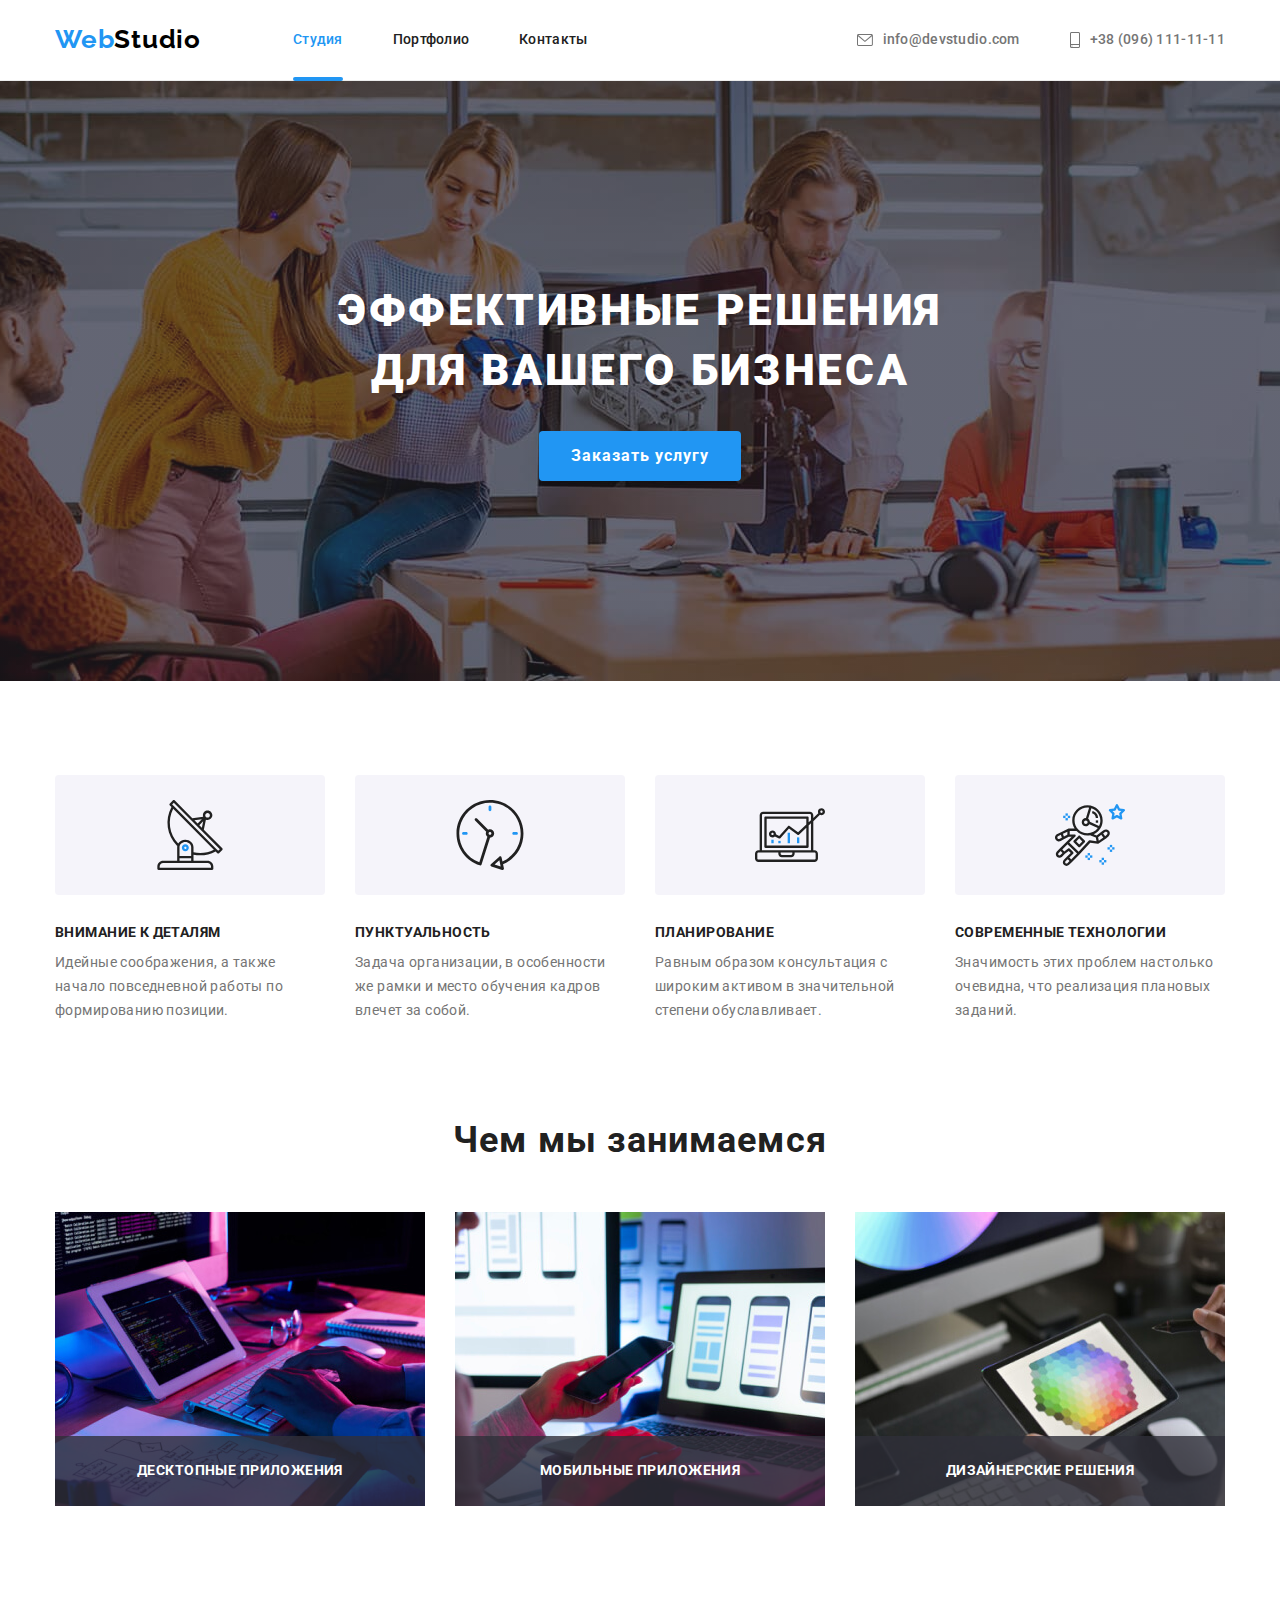
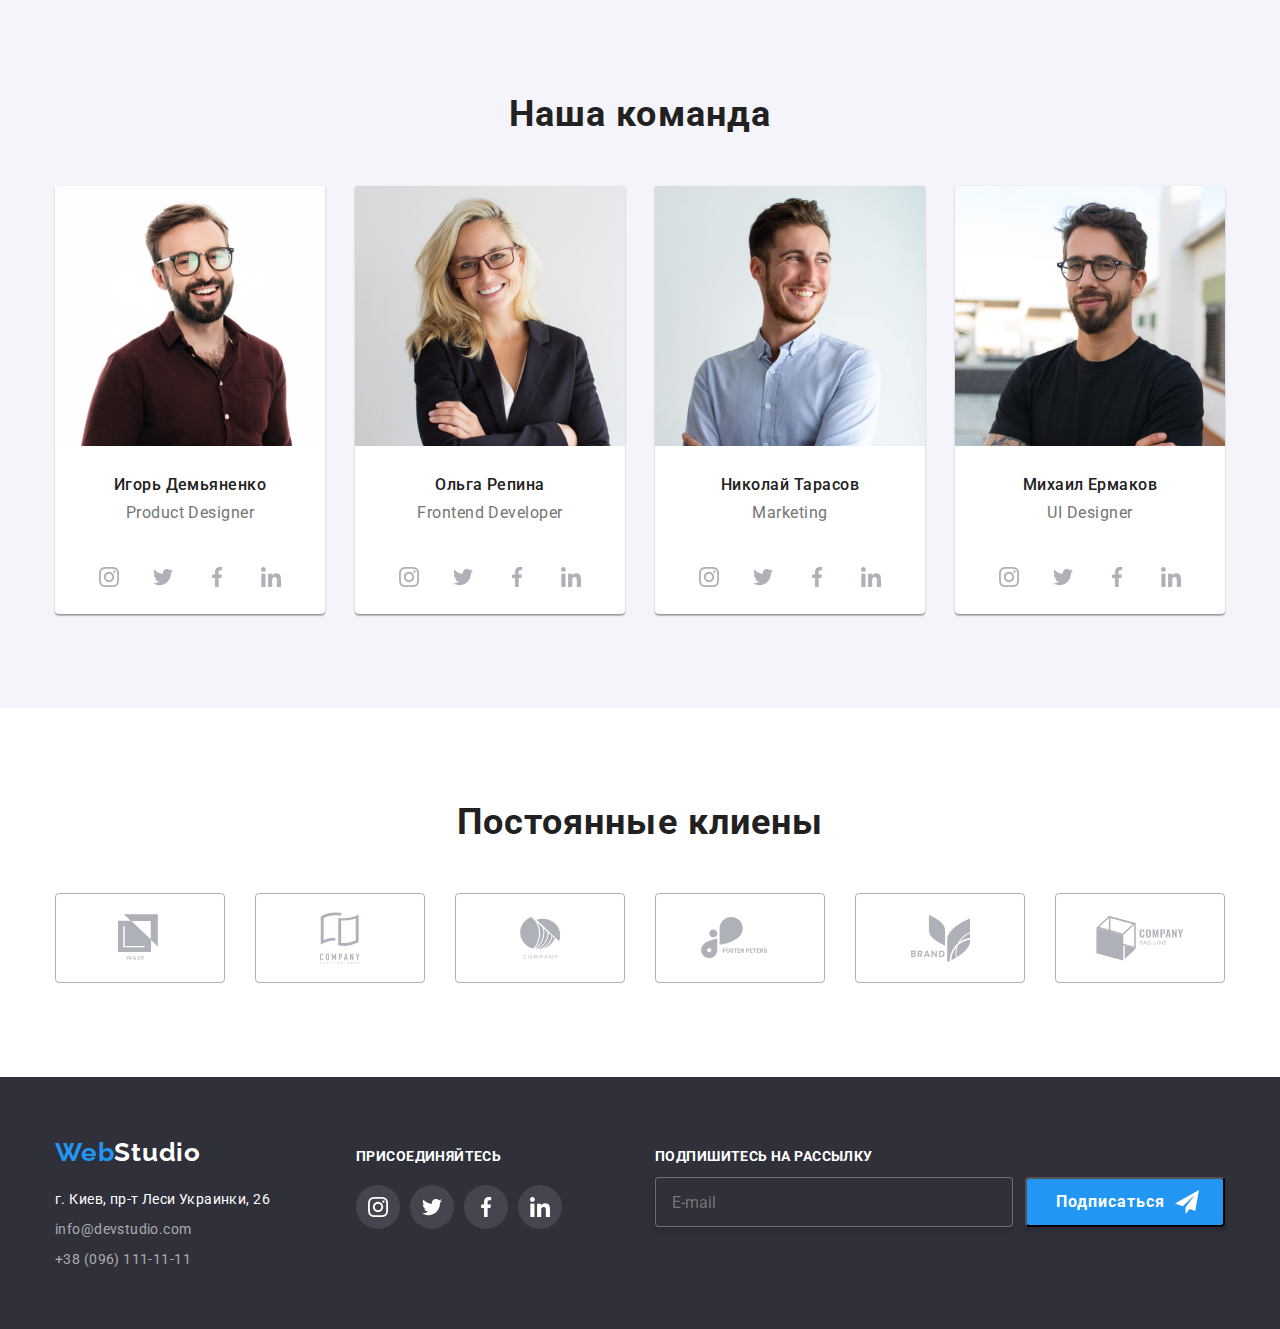
==== commit 5867d670: "исправление иконки и текста" ====
--- a/index.html
+++ b/index.html
@@ -108,24 +108,24 @@
               </p>
             </li>
             <li class="features-item icon-clock">
-              <h3 class="section-title">Пунктуальность</h3>
-              <p class="text">
+              <h3 class="section-features-title">Пунктуальность</h3>
+              <p class="features-text">
                 Задача организации,
                 в особенности же рамки и место
                 обучения кадров влечет за собой.
               </p>
             </li>
             <li class="features-item icon-diagram">
-              <h3 class="section-title">Планирование</h3>
-              <p class="text">
+              <h3 class="section-features-title">Планирование</h3>
+              <p class="features-text">
                 Равным образом консультация
                 с широким активом в значительной
                 степени обуславливает.
               </p>
             </li>
             <li class="features-item icon-astronaut">
-              <h3 class="section-title">Современные технологии</h3>
-              <p class="text">
+              <h3 class="section-features-title">Современные технологии</h3>
+              <p class="features-text">
                 Значимость этих проблем
                 настолько очевидна, что
                 реализация плановых заданий.
--- a/css/main.min.css
+++ b/css/main.min.css
@@ -1,2 +1,2 @@
-.visually-hidden{position:absolute !important;clip:rect(1px 1px 1px 1px);clip:rect(1px, 1px, 1px, 1px);clip-path:imset(100%);padding:0 !important;border:0 !important;height:1px !important;width:1px !important;overflow:hidden;margin:-1px;white-space:nowrap}:root{--primary-text-color: #757575;--title-text-color: #212121;--accent-color: #2196f3;--primary-white-color: #ffffff;--main-font: 'Roboto', sans-serif;--secondary-font: 'Raleway', 'Oleo Script', sans-serif;--time-fn: cubic-bezier(0.4, 0, 0.2, 1)}body{background-color:var(--primary-white-color);color:var(--primary-text-color);font-family:var(--main-font)}.list{list-style:none}.link{text-decoration:none}h1,h2,h3,h4,h5,h6{margin:0}ul,ol{margin:0;padding:0}p{margin:0}img{display:block}.container{width:1200px;padding-left:15px;padding-right:15px;margin:0 auto}.hero-title{color:#ffffff;font-weight:900;font-size:44px;line-height:1.36;text-align:center;letter-spacing:0.06em;text-transform:uppercase;width:696px;margin:auto}.logo{display:block;width:145px;padding-top:24px;border:0px;padding-bottom:25px;font-family:var(--secondary-font);font-style:normal;font-weight:700;font-size:26px;line-height:1.19;letter-spacing:0.03em;color:#000000}.logo-web{font-family:var(--secondary-font);font-style:normal;font-weight:700;font-size:26px;line-height:1.19;letter-spacing:0.03em;color:var(--accent-color)}.nav{display:flex;align-items:center}.nav-list{display:flex;border:0px;padding-top:32px;padding-bottom:32px}.nav-list-item:not(:last-child){margin-right:50px}.nav-list .link{display:block;font-weight:500;font-size:14px;line-height:1.14;letter-spacing:0.02em;color:var(--title-text-color);text-decoration:none;transition:color 250ms var(--time-fn)}.nav-list .link:hover,.nav-list .link:focus,.nav-list .link:active,.nav-list .link.current{color:var(--accent-color)}.nav-list .link.current{position:relative;color:var(--accent-color)}.nav-list .link.current:before{opacity:1}.nav-list .link::before{content:'';display:inline-block;align-items:center;position:absolute;opacity:0;left:0px;bottom:-33px;width:100%;height:4px;background-color:var(--accent-color);border-radius:2px}.nav-link{position:relative;display:block;color:currentColor;transition:color 250ms var(--time-fn)}.nav-link::after{content:'';position:absolute;left:0;bottom:-33px;display:block;width:100%;height:4px;border-radius:2px;background-color:var(--accent-color);transform:scale(0, 0);transition:transform 250ms var(--time-fn)}.nav-link:hover::after,.nav-link:focus:after{transform:scale(1, 1)}.page-header .address{margin-left:auto}.address-list{display:flex;border:0px;padding-top:32px;padding-bottom:32px;transition:color 250ms var(--time-fn)}.address-list-item:not(:last-child){margin-right:50px}.link-mail{display:flex;font-style:normal;font-weight:500;font-size:14px;line-height:1.14;letter-spacing:0.02em;color:var(--primary-text-color);text-decoration:none;align-items:center;transition:color 250ms var(--time-fn)}.icon-mail{display:block;width:16px;height:12px;fill:#757575;margin-right:10px;transition:fill 250ms var(--time-fn)}.link-tel{display:flex;font-style:normal;font-weight:500;font-size:14px;line-height:1.14;letter-spacing:0.02em;color:var(--primary-text-color);text-decoration:none;align-items:center;transition:color 250ms var(--time-fn)}.icon-tel{display:block;width:10px;height:16px;margin-right:10px;fill:#757575;transition:fill 250ms var(--time-fn)}.address-list .link-mail:hover,.address-list .link-mail:focus{color:var(--accent-color)}.address-list .link-tel:hover,.address-list .link-tel:focus{color:var(--accent-color)}.icon-mail,.icon-tel{fill:currentColor}.address-list .address-list-item{display:flex;align-items:center}.btn-hero-modal{min-width:200px;height:50px;border:0;cursor:pointer;border-radius:4px;font-weight:700;font-size:16px;line-height:1.87;letter-spacing:0.06em;margin:auto;margin-top:30px;display:flex;align-items:center;text-align:center;padding:10px 32px;box-shadow:0px 4px 4px rgba(0,0,0,0.15);color:#ffffff;background-color:var(--accent-color)}.btn-modal-form{font-family:inherit;font-style:400;font-weight:700;font-size:16px;line-height:1.87;display:flex;justify-content:space-between;margin:0 auto;align-items:center;text-align:center;text-decoration:none;letter-spacing:0.06em;box-shadow:0px 4px 4px rgba(0,0,0,0.15);border-radius:4px;padding-bottom:10px;padding-top:10px;padding-right:55px;padding-left:55px;color:var(--primary-white-color);background-color:var(--accent-color);border:1px solid transparent;cursor:pointer;transition:background-color 250ms var(--time-fn)}.btn-modal-form:hover,.btn-modal-form:focus{background-color:var(--accent-color);color:var(--primary-white-color)}.btn-modal-close{position:absolute;top:8px;right:8px;width:30px;height:30px;justify-content:center;align-items:center;border-radius:50%;background-color:var(--primary-white-color);border:1px solid rgba(0,0,0,0.1);cursor:pointer;transition:fill 250ms var(--time-fn)}.btn-modal-close:hover .icon-close-btn,.btn-modal-close:focus .icon-close-btn{fill:var(--accent-color)}.backdrop{position:fixed;left:0;top:-1px;z-index:100;width:100%;height:100vh;background-color:rgba(0,0,0,0.2);transition:transform 250ms var(--time-fn)}.backdrop.is-hidden{transition:all 250ms var(--time-fn) 250ms}.backdrop.is-hidden .modal{transform:translate(-50%, -50%) scale(0);transition:transform 250ms var(--time-fn) 250ms}.modal{position:absolute;top:50%;left:50%;width:528px;height:581px;background-color:var(--primary-white-color);transform:translate(-50%, -50%) scale(1);transition:transform 250ms var(--time-fn) 250ms;padding:40px;border-radius:4px}.is-hidden{opacity:0;visibility:hidden;pointer-events:none}.icon-close-btn{width:18px;height:18px;transform:translateX(-5%)}.modal-form{display:flex;flex-direction:column;height:501px}.modal-text{margin-bottom:12px;font-family:Roboto;font-style:normal;font-weight:bold;font-size:20px;line-height:1.15;text-align:center;letter-spacing:0.03em;color:#212121}.form-field{height:58px;margin-bottom:10px;display:block;font-family:Roboto;font-style:normal;font-weight:400;font-size:12px;line-height:1.67;letter-spacing:0.01em;color:#757575}.textarea{height:138px;margin-bottom:0px;display:block;font-family:Roboto;font-style:normal;font-weight:400;font-size:12px;line-height:1.67;letter-spacing:0.01em;color:#757575}.form-input{width:100%;height:40px;padding-left:42px;border-radius:4px;border:1px solid rgba(33,33,33,0.2)}.form-input:focus,.form-input:hover{outline:none;border-color:var(--accent-color)}.form-input:focus+.form-icon,.form-input:hover+.form-icon{fill:var(--accent-color)}.form-wraper{position:relative;display:block;margin-top:4px}.form-icon{position:absolute;display:block;width:18px;height:18px;left:12px;top:50%;transform:translateY(-50%);transition:fill 250ms var(--time-fn);fill:var(--title-text-color)}.comment{position:relative;font-family:Roboto;font-style:normal;font-weight:normal;font-size:14px;line-height:1.14;letter-spacing:0.01em;display:flex;width:100%;height:120px;border-radius:4px;margin-top:4px;padding:12px 16px;border:1px solid rgba(33,33,33,0.2);resize:none;margin-bottom:20px;transition:border-color 250ms var(--time-fn)}.comment:focus,.comment:hover{outline:none;border-color:var(--accent-color)}.checkbox-accept{display:flex;align-items:center;margin-bottom:30px;margin-top:20px;font-family:Roboto;font-style:normal;font-weight:400;font-size:14px;line-height:1.71;letter-spacing:0.03em;color:var(--primary-text-color);padding-left:14px;transition:border-color 250ms var(--time-fn),background-color 250ms var(--time-fn)}.checkbox-accept::before{display:flex;content:'';width:16px;height:15px;border-radius:2px;border:2px solid #212121;margin-right:8px}.comment::placeholder{color:rgba(117,117,117,0.5)}.form-policy:checked+.checkbox-accept::before{background-image:url(../images/iconcheck.svg);border-color:var(--accent-color);background-color:var(--accent-color);background-size:contain;background-origin:content-box}.contract-link{text-decoration:underline;text-decoration-skip-ink:none;color:var(--accent-color)}.features-item .section-features-title{width:270px;height:16px;font-weight:700;font-size:14px;line-height:1.14;letter-spacing:0.03em;text-transform:uppercase;color:var(--title-text-color)}.features-text{width:270px;height:75px;margin-top:10px;font-weight:400;font-size:14px;line-height:1.71;letter-spacing:0.03em;color:var(--primary-text-color)}.icon-antenna::before{background-image:url("../images/icon/antenna.svg")}.icon-clock::before{background-image:url("../images/icon/clock.svg")}.icon-diagram::before{background-image:url("../images/icon/diagram.svg")}.icon-astronaut::before{background-image:url("../images/icon/astronaut.svg")}.section-title-about,.section-title-team{font-weight:700;font-size:36px;line-height:1.16;text-align:center;letter-spacing:0.03em;color:var(--title-text-color)}.work-info{width:fit-content;font-style:400;font-weight:700;font-size:14px;line-height:1.14px;text-align:center;letter-spacing:0.03em;text-transform:uppercase;color:var(--primary-white-color)}.btn-fil{height:38px;cursor:pointer;border:0;border-radius:4px;padding:6px 22px;font-weight:500;font-size:16px;line-height:1.625;letter-spacing:0.03em;text-align:center;display:flex;justify-content:space-between;color:var(--title-text-color);background-color:#f5f4fa;transition:250ms var(--time-fn)}.social-list-link{display:flex;justify-content:center;align-items:center;width:44px;height:44px;border-radius:50%;background-color:#ffffff;margin-right:10px;transition:250ms var(--time-fn)}.social-list-link:hover .social-list-icon,.social-list-link:focus .social-list-icon{fill:#ffffff}.social-list-link:hover,.social-list-link:focus{background-color:var(--accent-color)}.proj-link{display:inline-block}.proj-link:hover,.proj-link:focus{box-shadow:0px 1px 1px rgba(0,0,0,0.12),0px 4px 4px rgba(0,0,0,0.06),1px 4px 6px rgba(0,0,0,0.16)}.proj-link:hover .overlay-txt,.proj-link:focus .overlay-txt{transform:translate(0%)}.btn-footer-form{width:200px;height:50px;background:#2196f3;box-shadow:0px 4px 4px rgba(0,0,0,0.15);border-radius:4px;padding-top:10px;padding-bottom:10px;padding-left:29px;display:flex;align-items:center;text-align:center;letter-spacing:0.06em;color:#ffffff;margin-left:12px;font-family:Roboto;font-style:normal;font-weight:bold;font-size:16px;line-height:1.875}.icon-send{width:24px;height:24px;margin-left:10px;fill:white}.overlay{display:block;position:relative;overflow:hidden}.overlay-txt{position:absolute;top:0;left:0;width:100%;height:100%;padding:63px 24px;background:rgba(33,150,243,0.9);font-family:Roboto;font-style:normal;font-weight:normal;font-size:18px;line-height:1.56;letter-spacing:0.03em;color:#ffffff;transform:translateY(100%);transition:transform 250ms var(--time-fn)}.page-header .container{display:flex;align-items:center}.page-header{border-bottom:1px solid #ececec}.page-header .logo{margin-right:93px}.hero{margin-left:auto;margin-right:auto;max-width:1600px;min-height:600px;background-color:#2f303a;background-image:linear-gradient(rgba(47,48,58,0.4), rgba(47,48,58,0.4)),url("../images/hero.jpg");background-repeat:no-repeat;background-position:center;background-size:cover;display:flex;justify-content:center;align-items:center}.features{padding-top:94px;padding-bottom:94px}.features-list{display:flex}.features-item:not(:last-child){margin-right:30px}.features-item::before{content:'';display:block;height:120px;background-repeat:no-repeat;background-position:center;background-color:#f5f4fa;border-radius:4px;margin-bottom:30px}.work{padding-bottom:94px}.work-list{display:flex;margin-top:50px}.work-list .work-img:not(:last-child){margin-right:30px;padding:0;border:0}.work-list .work-img{position:relative}.workart{position:relative;left:0;bottom:0;width:100%;display:inline-flex;justify-content:center;align-items:center;position:absolute;max-width:370px;min-height:70px;background:rgba(47,48,58,0.8)}.section-team{padding-top:94px;padding-bottom:94px;background-color:#f5f4fa}.social-list{display:flex;width:206px;height:44px;margin:auto}.social-list-icon{width:20px;height:20px;fill:#afb1b8}.section-title-team{padding-bottom:50px}.work-list-team{display:flex;justify-content:space-between}.team-name{margin-bottom:10px}.work-list-content{padding-top:30px;padding-bottom:16px}.work-list-team .team-name{font-weight:500;font-size:16px;line-height:1.18;letter-spacing:0.03em;color:var(--title-text-color);text-align:center}.team-position{margin-bottom:16px;margin-left:auto;margin-right:auto;min-width:130px;height:19px;font-weight:400;font-size:16px;line-height:1.18;letter-spacing:0.03em;color:var(--primary-text-color);text-align:center}.work-team{width:270px;min-height:428px;background-color:var(--primary-white-color);box-shadow:0px 1px 3px rgba(0,0,0,0.12),0px 1px 1px rgba(0,0,0,0.14),0px 2px 1px rgba(0,0,0,0.2);border-radius:0px 0px 4px 4px}.regular{padding-top:94px;padding-bottom:94px}.regular-title{font-weight:700;font-size:36px;line-height:1.16;text-align:center;letter-spacing:0.03em;margin-bottom:50px;color:var(--title-text-color)}.regular-icon{transition:250ms var(--time-fn)}.regular-list{display:flex;justify-content:space-between;align-items:center;transition:250ms var(--time-fn)}.regular-list-item{display:flex;width:170px;height:90px;border:1px solid #afb1b8;box-sizing:border-box;border-radius:4px;justify-content:center;align-items:center;transition:250ms var(--time-fn)}.regular-list-item:hover,.regular-list-item:focus{border-color:var(--accent-color);cursor:pointer}.regular-list-item:hover .regular-icon,.regular-list-item:focus .regular-icon{fill:var(--accent-color)}.regular-list-link:focus{fill:var(--accent-color)}.regular-list-link{display:flex;justify-content:center;align-items:center;width:170px;height:90px;fill:#afb1b8;transition:250ms var(--time-fn)}.footer{background-color:#2f303a;padding-top:60px;padding-bottom:60px;display:block}.footcontainer{align-items:baseline;display:flex}.footer-logo{margin-bottom:20px;display:block;width:145px;border:0px;height:31px;font-family:var(--secondary-font);font-style:normal;font-weight:700;font-size:26px;line-height:1.19;letter-spacing:0.03em;color:var(--primary-white-color)}.footer-address-list{min-height:81px}.footer-address-list-item:nth-last-child(2){margin:9px 0;padding:0;border:0}.link-address{display:block;font-style:normal;font-weight:400;font-size:14px;line-height:1.71;letter-spacing:0.03em;text-decoration:none;color:var(--primary-white-color);width:231px;height:21px}.foot-link-mail{display:block;font-style:normal;font-weight:400;font-size:14px;line-height:1.71;letter-spacing:0.03em;text-decoration:none;color:rgba(255,255,255,0.6);width:231px;height:21px}.foot-link-tel{display:block;font-style:normal;font-weight:400;font-size:14px;line-height:1.71;letter-spacing:0.03em;text-decoration:none;color:rgba(255,255,255,0.6);width:231px;height:21px}.footlogaddress{display:inline-block}.footsocial{width:206px;min-height:80px;display:inline-block;margin-left:70px}.footsocial-title{font-weight:700;font-size:14px;line-height:1.14;letter-spacing:0.03em;text-transform:uppercase;margin-bottom:20px;color:var(--primary-white-color)}.footsocial-icon{width:20px;height:20px;fill:var(--primary-white-color)}.footsocial-list{display:flex;justify-content:space-between}.footsocial-link{display:flex;width:44px;height:44px;justify-content:center;align-items:center;background:rgba(255,255,255,0.1);border-radius:50%;transition:250ms var(--time-fn)}.footer-box{display:block;margin-left:93px}.footer-form{font-family:Roboto;font-style:normal;font-weight:normal;font-size:16px;line-height:1.25;align-items:center;letter-spacing:0.03em;color:rgba(255,255,255,0.6)}.footer-field{display:flex;margin-top:12px;align-items:center;position:relative}.footer-form-paragraph{font-style:400;font-weight:700;font-size:14px;line-height:1.14px;letter-spacing:0.03em;text-transform:uppercase;margin-bottom:20px;color:var(--primary-white-color)}.input{border:1px solid rgba(255,255,255,0.3);box-sizing:border-box;filter:drop-shadow(0px 4px 4px rgba(0,0,0,0.15));border-radius:4px;width:358px;height:50px;background-color:#2f303a;padding:15px 16px;color:rgba(255,255,255,0.6)}.navigation-list-link.current{color:var(--accent-color)}.footsocial-link:hover,.footsocial-link:focus{background-color:var(--accent-color);cursor:pointer;display:flex;align-items:center;letter-spacing:0.03em;font-family:Roboto;font-style:normal;font-weight:normal;font-size:16px;line-height:1.25}.portfolio{padding-top:94px;padding-bottom:94px}.fil{width:611px;height:54px;border:0;margin:0 auto 34px}.fil-list{display:flex;border:0;justify-content:space-between}.fil-all{min-width:73px}.fil-web{min-width:128px}.fil-applic{min-width:145px}.fil-design{min-width:103px}.fil-market{min-width:130px}.fil-list :hover,.fil-list :focus{color:var(--primary-white-color);background-color:var(--accent-color);border-radius:4px;border:0;box-shadow:0px 3px 1px rgba(0,0,0,0.1),0px 1px 2px rgba(0,0,0,0.08),0px 2px 2px rgba(0,0,0,0.12)}.proj-list{display:flex;flex-wrap:wrap;margin-left:-30px;margin-top:-30px}.proj-list>.proj-item{margin-left:30px;margin-top:30px;flex-basis:calc(100% / 3 -30px);border:0;display:block}.proj-text{border:01px solid #eeeeee;padding:20px 24px}.work-text{border:0;margin-top:4px}.work-title{font-weight:700;font-size:18px;line-height:2;letter-spacing:0.06em;color:var(--title-text-color)}.work-text{font-weight:400;font-size:16px;line-height:1.87;letter-spacing:0.03em;color:var(--primary-text-color)}
+.visually-hidden{position:absolute !important;clip:rect(1px 1px 1px 1px);clip:rect(1px, 1px, 1px, 1px);clip-path:imset(100%);padding:0 !important;border:0 !important;height:1px !important;width:1px !important;overflow:hidden;margin:-1px;white-space:nowrap}:root{--primary-text-color: #757575;--title-text-color: #212121;--accent-color: #2196f3;--primary-white-color: #ffffff;--main-font: 'Roboto', sans-serif;--secondary-font: 'Raleway', 'Oleo Script', sans-serif;--time-fn: cubic-bezier(0.4, 0, 0.2, 1)}body{background-color:var(--primary-white-color);color:var(--primary-text-color);font-family:var(--main-font)}.list{list-style:none}.link{text-decoration:none}h1,h2,h3,h4,h5,h6{margin:0}ul,ol{margin:0;padding:0}p{margin:0}img{display:block}.container{width:1200px;padding-left:15px;padding-right:15px;margin:0 auto}.hero-title{font-weight:900;font-size:44px;line-height:1.36;text-align:center;letter-spacing:0.06em;text-transform:uppercase;width:696px;margin:auto;color:var(--primary-white-color)}.logo{display:block;width:145px;border:0px;padding-top:24px;padding-bottom:25px;font-family:var(--secondary-font);font-style:normal;font-weight:700;font-size:26px;line-height:1.19;letter-spacing:0.03em;color:#000000}.logo-web{font-family:var(--secondary-font);font-style:normal;font-weight:700;font-size:26px;line-height:1.19;letter-spacing:0.03em;color:var(--accent-color)}.footer-logo{display:block;width:145px;border:0px;height:31px;margin-bottom:20px;font-family:var(--secondary-font);font-style:normal;font-weight:700;font-size:26px;line-height:1.19;letter-spacing:0.03em;color:var(--primary-white-color)}.nav{display:flex;align-items:center}.nav-link{position:relative;display:block;color:currentColor;transition:color 250ms var(--time-fn)}.nav-link::after{content:'';position:absolute;left:0;bottom:-33px;display:block;width:100%;height:4px;border-radius:2px;background-color:var(--accent-color);transform:scale(0, 0);transition:transform 250ms var(--time-fn)}.nav-link:hover::after,.nav-link:focus::after{transform:scale(1, 1)}.nav-list{display:flex;border:0px;padding-top:32px;padding-bottom:32px}.nav-list .link{display:block;font-weight:500;font-size:14px;line-height:1.14;letter-spacing:0.02em;color:var(--title-text-color);text-decoration:none;transition:color 250ms var(--time-fn)}.nav-list .link:hover,.nav-list .link:focus,.nav-list .link:active,.nav-list .link.current{color:var(--accent-color)}.nav-list .link.current{position:relative;color:var(--accent-color)}.nav-list .link.current:before{opacity:1}.nav-list .link::before{content:'';display:inline-block;align-items:center;position:absolute;opacity:0;left:0px;bottom:-33px;width:100%;height:4px;background-color:var(--accent-color);border-radius:2px}.nav-list-item:not(:last-child){margin-right:50px}.address-list{display:flex;border:0px;padding-top:32px;padding-bottom:32px;transition:color 250ms var(--time-fn)}.address-list .address-list-item{display:flex;align-items:center}.address-list-item:not(:last-child){margin-right:50px}.link-mail,.link-tel{display:flex;font-style:normal;font-weight:500;font-size:14px;line-height:1.14;letter-spacing:0.02em;color:var(--primary-text-color);text-decoration:none;align-items:center;transition:color 250ms var(--time-fn)}.address-list .link-mail:hover,.address-list .link-mail:focus,.address-list .link-tel:hover,.address-list .link-tel:focus{color:var(--accent-color)}.icon-mail{width:16px;height:12px;display:block;margin-right:10px;fill:#757575;transition:fill 250ms var(--time-fn);fill:currentColor}.icon-tel{width:10px;height:16px;display:block;margin-right:10px;fill:#757575;transition:fill 250ms var(--time-fn);fill:currentColor}.btn-hero-modal{min-width:200px;height:50px;border:0;cursor:pointer;border-radius:4px;font-weight:700;font-size:16px;line-height:1.87;letter-spacing:0.06em;margin:auto;margin-top:30px;display:flex;align-items:center;text-align:center;padding:10px 32px;box-shadow:0px 4px 4px rgba(0,0,0,0.15);color:var(--primary-white-color);background-color:var(--accent-color)}.btn-modal-form{font-family:inherit;font-style:400;font-weight:700;font-size:16px;line-height:1.87;display:flex;justify-content:space-between;margin:0 auto;align-items:center;text-align:center;text-decoration:none;letter-spacing:0.06em;box-shadow:0px 4px 4px rgba(0,0,0,0.15);border-radius:4px;padding-bottom:10px;padding-top:10px;padding-right:55px;padding-left:55px;color:var(--primary-white-color);background-color:var(--accent-color);border:1px solid transparent;cursor:pointer;transition:background-color 250ms var(--time-fn)}.btn-modal-form:hover,.btn-modal-form:focus{background-color:var(--accent-color);color:var(--primary-white-color)}.btn-modal-close{position:absolute;top:8px;right:8px;width:30px;height:30px;justify-content:center;align-items:center;border-radius:50%;background-color:var(--primary-white-color);border:1px solid rgba(0,0,0,0.1);cursor:pointer;transition:fill 250ms var(--time-fn)}.btn-modal-close:hover .icon-close-btn,.btn-modal-close:focus .icon-close-btn{fill:var(--accent-color)}.icon-close-btn{width:18px;height:18px}.backdrop{position:fixed;left:0;top:-1px;z-index:100;width:100%;height:100vh;background-color:rgba(0,0,0,0.2);transition:transform 250ms var(--time-fn)}.backdrop.is-hidden{transition:all 250ms var(--time-fn) 250ms}.modal{position:absolute;top:50%;left:50%;width:528px;height:581px;background-color:var(--primary-white-color);transform:translate(-50%, -50%) scale(1);transition:transform 250ms var(--time-fn) 250ms;padding:40px;border-radius:4px}.backdrop.is-hidden .modal{transform:translate(-50%, -50%) scale(0);transition:transform 250ms var(--time-fn) 250ms}.is-hidden{opacity:0;visibility:hidden;pointer-events:none}.modal-form{display:flex;flex-direction:column;height:501px}.modal-text{margin-bottom:12px;font-family:Roboto;font-style:normal;font-weight:bold;font-size:20px;line-height:1.15;text-align:center;letter-spacing:0.03em;color:#212121}.form-field{height:58px;margin-bottom:10px;display:block;font-family:Roboto;font-style:normal;font-weight:400;font-size:12px;line-height:1.67;letter-spacing:0.01em;color:var(--primary-text-color)}.textarea{height:138px;margin-bottom:0px;display:block;font-family:Roboto;font-style:normal;font-weight:400;font-size:12px;line-height:1.67;letter-spacing:0.01em;color:#757575}.form-input{width:100%;height:40px;padding-left:42px;border-radius:4px;border:1px solid rgba(33,33,33,0.2)}.form-input:focus,.form-input:hover{outline:none;border-color:var(--accent-color)}.form-wraper{position:relative;display:block;margin-top:4px}.form-icon{position:absolute;display:block;width:18px;height:18px;left:12px;top:50%;transform:translateY(-50%);transition:fill 250ms var(--time-fn);fill:var(--title-text-color)}.form-input:focus+.form-icon,.form-input:hover+.form-icon{fill:var(--accent-color)}.comment{position:relative;font-family:Roboto;font-style:normal;font-weight:normal;font-size:14px;line-height:1.14;letter-spacing:0.01em;display:flex;width:100%;height:120px;border-radius:4px;margin-top:4px;padding:12px 16px;border:1px solid rgba(33,33,33,0.2);resize:none;margin-bottom:20px;transition:border-color 250ms var(--time-fn)}.comment:focus,.comment:hover{outline:none;border-color:var(--accent-color)}.comment::placeholder{color:rgba(117,117,117,0.5)}.checkbox-accept{display:flex;align-items:center;margin-bottom:30px;margin-top:20px;font-family:Roboto;font-style:normal;font-weight:400;font-size:14px;line-height:1.71;letter-spacing:0.03em;color:var(--primary-text-color);padding-left:14px;transition:border-color 250ms var(--time-fn),background-color 250ms var(--time-fn)}.checkbox-accept::before{display:flex;content:'';width:16px;height:15px;border-radius:2px;border:2px solid var(--title-text-color);margin-right:8px}.form-policy:checked+.checkbox-accept::before{background-image:url(../images/iconcheck.svg);border-color:var(--accent-color);background-color:var(--accent-color);background-size:contain;background-origin:content-box}.contract-link{text-decoration:underline;text-decoration-skip-ink:none;color:var(--accent-color)}.features-item .section-features-title{width:270px;height:16px;font-weight:700;font-size:14px;line-height:1.14;letter-spacing:0.03em;text-transform:uppercase;color:var(--title-text-color)}.features-text{width:270px;height:75px;margin-top:10px;font-weight:400;font-size:14px;line-height:1.71;letter-spacing:0.03em;color:var(--primary-text-color)}.icon-antenna::before{background-image:url("../images/icon/antenna.svg")}.icon-clock::before{background-image:url("../images/icon/clock.svg")}.icon-diagram::before{background-image:url("../images/icon/diagram.svg")}.icon-astronaut::before{background-image:url("../images/icon/astronaut.svg")}.section-title-about,.section-title-team{font-weight:700;font-size:36px;line-height:1.16;text-align:center;letter-spacing:0.03em;color:var(--title-text-color)}.work-info{width:fit-content;font-style:400;font-weight:700;font-size:14px;line-height:1.14px;text-align:center;letter-spacing:0.03em;text-transform:uppercase;color:var(--primary-white-color)}.btn-fil{height:38px;cursor:pointer;border:0;border-radius:4px;padding:6px 22px;font-weight:500;font-size:16px;line-height:1.625;letter-spacing:0.03em;text-align:center;display:flex;justify-content:space-between;color:var(--title-text-color);background-color:#f5f4fa;transition:250ms var(--time-fn)}.social-list-link{display:flex;justify-content:center;align-items:center;width:44px;height:44px;border-radius:50%;background-color:#ffffff;margin-right:10px;transition:250ms var(--time-fn)}.social-list-link:hover .social-list-icon,.social-list-link:focus .social-list-icon{fill:#ffffff}.social-list-link:hover,.social-list-link:focus{background-color:var(--accent-color)}.proj-link{display:inline-block}.proj-link:hover,.proj-link:focus{box-shadow:0px 1px 1px rgba(0,0,0,0.12),0px 4px 4px rgba(0,0,0,0.06),1px 4px 6px rgba(0,0,0,0.16)}.proj-link:hover .overlay-txt,.proj-link:focus .overlay-txt{transform:translate(0%)}.btn-footer-form{width:200px;height:50px;background:var(--accent-color);box-shadow:0px 4px 4px rgba(0,0,0,0.15);border-radius:4px;padding-top:10px;padding-bottom:10px;padding-left:29px;display:flex;align-items:center;text-align:center;letter-spacing:0.06em;color:var(--primary-white-color);margin-left:12px;font-family:Roboto;font-style:normal;font-weight:bold;font-size:16px;line-height:1.875}.icon-send{width:24px;height:24px;margin-left:10px;fill:white}.overlay{display:block;position:relative;overflow:hidden}.overlay-txt{position:absolute;top:0;left:0;width:100%;height:100%;padding:63px 24px;background:rgba(33,150,243,0.9);font-family:Roboto;font-style:normal;font-weight:normal;font-size:18px;line-height:1.56;letter-spacing:0.03em;color:var(--primary-white-color);transform:translateY(100%);transition:transform 250ms var(--time-fn)}.page-header{border-bottom:1px solid #ececec}.page-header .container{display:flex;align-items:center}.page-header .logo{margin-right:93px}.page-header .address{margin-left:auto}.hero{margin-left:auto;margin-right:auto;max-width:1600px;min-height:600px;background-color:#2f303a;background-image:linear-gradient(rgba(47,48,58,0.4), rgba(47,48,58,0.4)),url("../images/hero.jpg");background-repeat:no-repeat;background-position:center;background-size:cover;display:flex;justify-content:center;align-items:center}.features{padding-top:94px;padding-bottom:94px}.features-list{display:flex}.features-item:not(:last-child){margin-right:30px}.features-item::before{content:'';display:block;height:120px;background-repeat:no-repeat;background-position:center;background-color:#f5f4fa;border-radius:4px;margin-bottom:30px}.work{padding-bottom:94px}.work-list{display:flex;margin-top:50px}.work-list .work-img{position:relative}.work-list .work-img:not(:last-child){margin-right:30px;padding:0;border:0}.workart{position:relative;left:0;bottom:0;width:100%;display:inline-flex;justify-content:center;align-items:center;position:absolute;max-width:370px;min-height:70px;background:rgba(47,48,58,0.8)}.section-team{padding-top:94px;padding-bottom:94px;background-color:#f5f4fa}.social-list{display:flex;width:206px;height:44px;margin:auto}.social-list-icon{width:20px;height:20px;fill:#afb1b8}.section-title-team{padding-bottom:50px}.work-list-team{display:flex;justify-content:space-between}.work-list-team .team-name{font-weight:500;font-size:16px;line-height:1.18;letter-spacing:0.03em;color:var(--title-text-color);text-align:center}.team-name{margin-bottom:10px}.work-list-content{padding-top:30px;padding-bottom:16px}.team-position{margin-bottom:16px;margin-left:auto;margin-right:auto;min-width:130px;height:19px;font-weight:400;font-size:16px;line-height:1.18;letter-spacing:0.03em;color:var(--primary-text-color);text-align:center}.work-team{width:270px;min-height:428px;background-color:var(--primary-white-color);box-shadow:0px 1px 3px rgba(0,0,0,0.12),0px 1px 1px rgba(0,0,0,0.14),0px 2px 1px rgba(0,0,0,0.2);border-radius:0px 0px 4px 4px}.regular{padding-top:94px;padding-bottom:94px}.regular-title{font-weight:700;font-size:36px;line-height:1.16;text-align:center;letter-spacing:0.03em;margin-bottom:50px;color:var(--title-text-color)}.regular-icon{transition:250ms var(--time-fn)}.regular .regular-list{display:flex;justify-content:space-between;align-items:center;transition:250ms var(--time-fn)}.regular .regular-list-item{display:flex;width:170px;height:90px;border:1px solid #afb1b8;box-sizing:border-box;border-radius:4px;justify-content:center;align-items:center;transition:250ms var(--time-fn)}.regular .regular-list-item:hover,.regular .regular-list-item:focus{border-color:var(--accent-color);cursor:pointer}.regular .regular-list-item:hover .regular-icon,.regular .regular-list-item:focus .regular-icon{fill:var(--accent-color)}.regular .regular-list-link:focus{fill:var(--accent-color)}.regular .regular-list-link{display:flex;justify-content:center;align-items:center;width:170px;height:90px;fill:#afb1b8;transition:250ms var(--time-fn)}.footer{background-color:#2f303a;padding-top:60px;padding-bottom:60px;display:block}.footcontainer{align-items:baseline;display:flex}.footer-address-list{min-height:81px}.footer-address-list-item:nth-last-child(2){margin:9px 0;padding:0;border:0}.link-address{display:block;font-style:normal;font-weight:400;font-size:14px;line-height:1.71;letter-spacing:0.03em;text-decoration:none;color:var(--primary-white-color);width:231px;height:21px}.foot-link-mail{display:block;font-style:normal;font-weight:400;font-size:14px;line-height:1.71;letter-spacing:0.03em;text-decoration:none;color:rgba(255,255,255,0.6);width:231px;height:21px}.foot-link-tel{display:block;font-style:normal;font-weight:400;font-size:14px;line-height:1.71;letter-spacing:0.03em;text-decoration:none;color:rgba(255,255,255,0.6);width:231px;height:21px}.footlogaddress{display:inline-block}.footsocial{width:206px;min-height:80px;display:inline-block;margin-left:70px}.footsocial-title{font-weight:700;font-size:14px;line-height:1.14;letter-spacing:0.03em;text-transform:uppercase;margin-bottom:20px;color:var(--primary-white-color)}.footsocial-icon{width:20px;height:20px;fill:var(--primary-white-color)}.footsocial-list{display:flex;justify-content:space-between}.footsocial-link{display:flex;width:44px;height:44px;justify-content:center;align-items:center;background:rgba(255,255,255,0.1);border-radius:50%;transition:250ms var(--time-fn)}.footer-box{display:block;margin-left:93px}.footer-form{font-family:Roboto;font-style:normal;font-weight:normal;font-size:16px;line-height:1.25;align-items:center;letter-spacing:0.03em;color:rgba(255,255,255,0.6)}.footer-field{display:flex;margin-top:12px;align-items:center;position:relative}.footer-form-paragraph{font-style:400;font-weight:700;font-size:14px;line-height:1.14px;letter-spacing:0.03em;text-transform:uppercase;margin-bottom:20px;color:var(--primary-white-color)}.input{border:1px solid rgba(255,255,255,0.3);box-sizing:border-box;filter:drop-shadow(0px 4px 4px rgba(0,0,0,0.15));border-radius:4px;width:358px;height:50px;background-color:#2f303a;padding:15px 16px;color:rgba(255,255,255,0.6)}.navigation-list-link.current{color:var(--accent-color)}.footsocial-link:hover,.footsocial-link:focus{background-color:var(--accent-color);cursor:pointer;display:flex;align-items:center;letter-spacing:0.03em;font-family:Roboto;font-style:normal;font-weight:normal;font-size:16px;line-height:1.25}
 /*# sourceMappingURL=main.min.css.map */